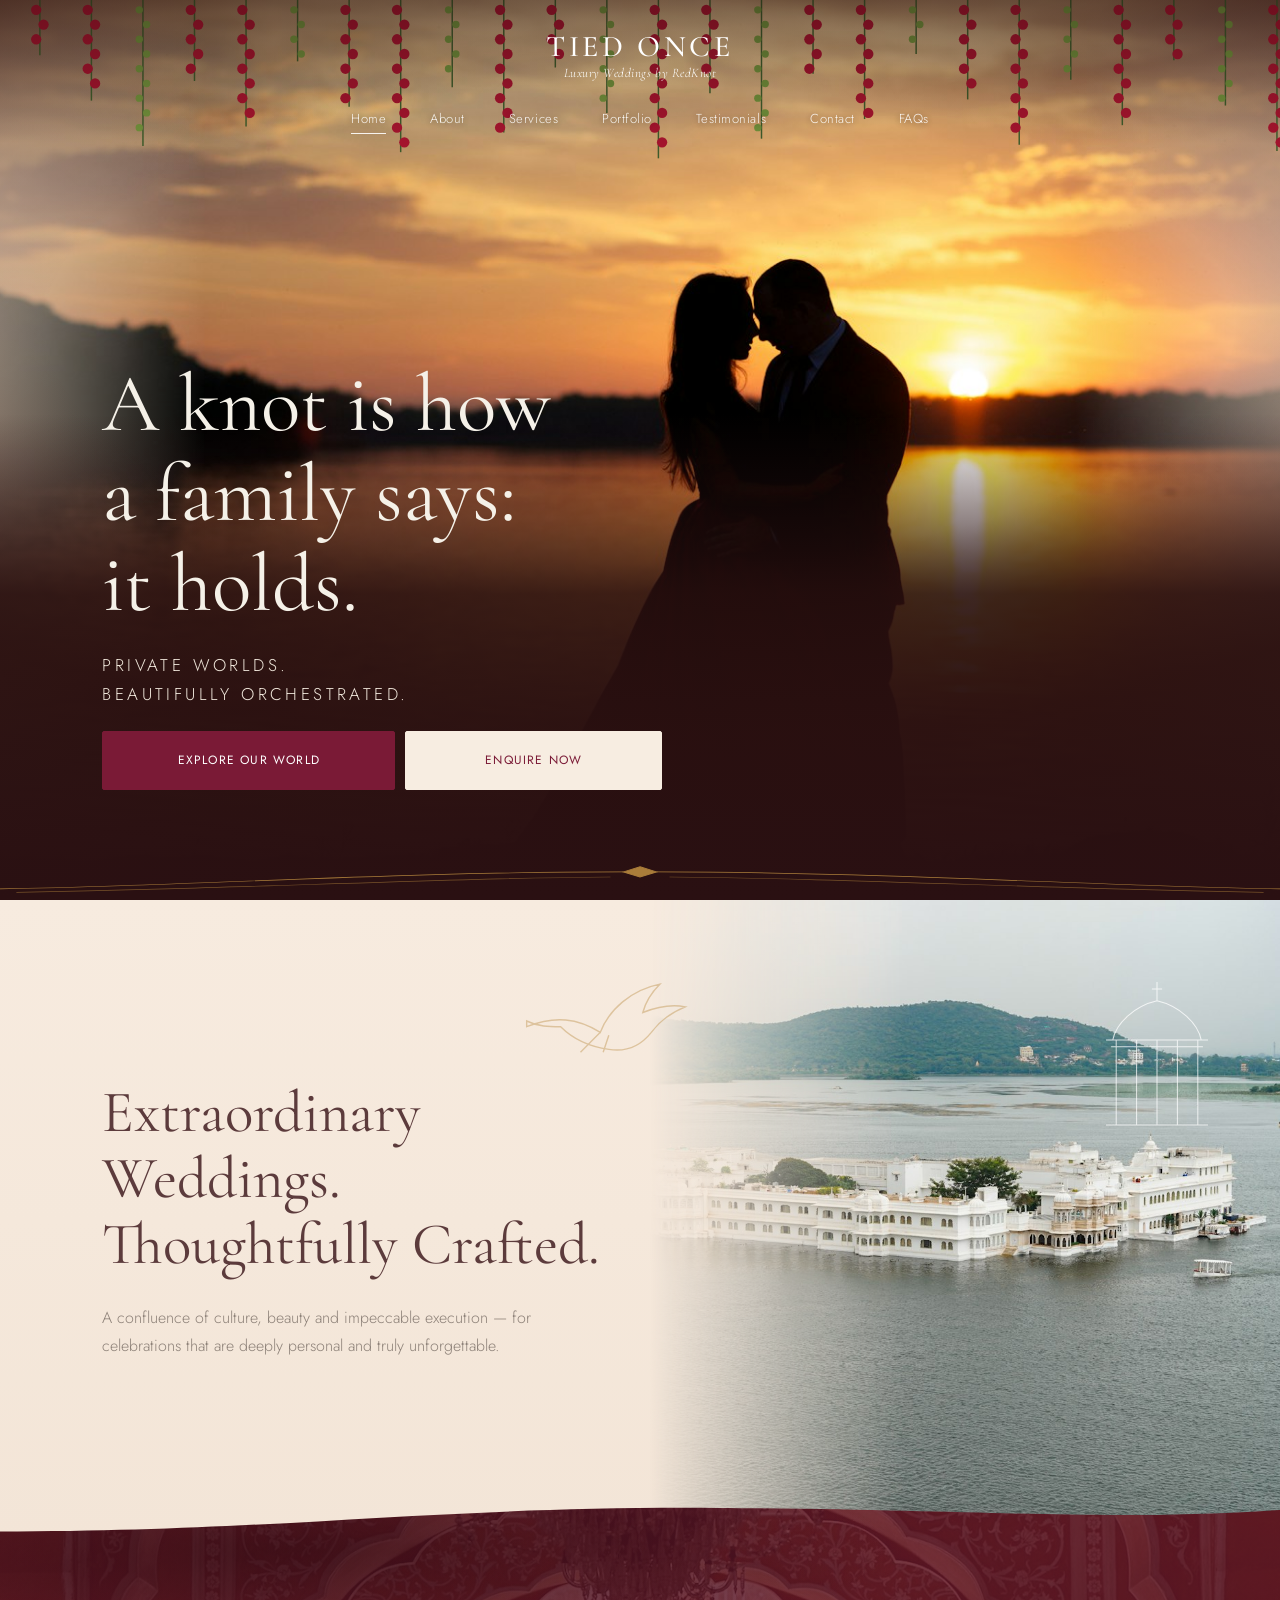
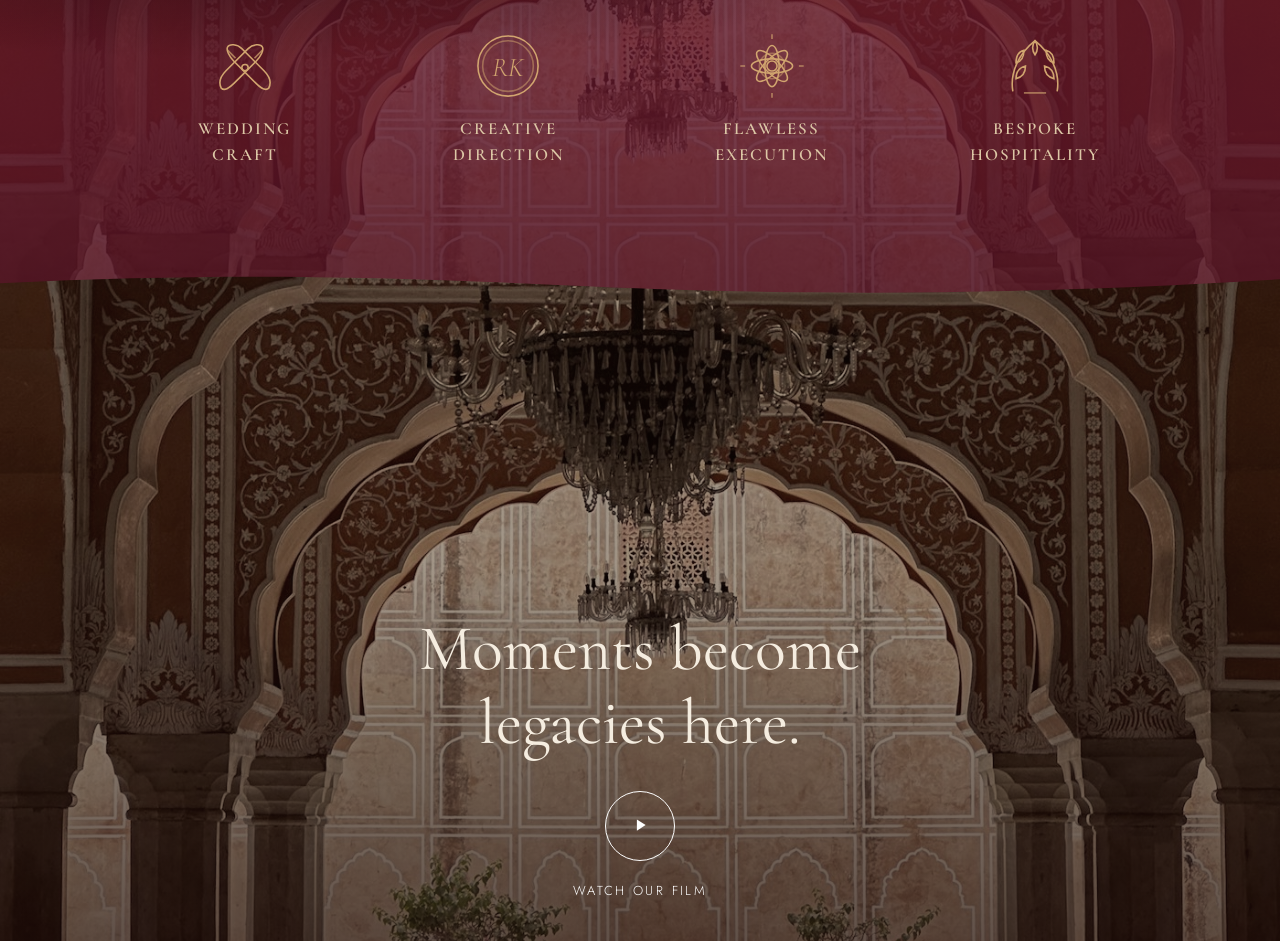
==== site/index.html @ 8194cb35 "Tied Once by RedKnot: initial static website (7 pages) Co-Authored-By: Claude Sonnet 5.5 <noreply@an" ====
<!DOCTYPE html>
<html lang="en">
<head>
<meta charset="utf-8">
<meta name="viewport" content="width=device-width, initial-scale=1">
<title>Home | Tied Once by RedKnot</title>
<link rel="preconnect" href="https://fonts.googleapis.com">
<link rel="preconnect" href="https://fonts.gstatic.com" crossorigin>
<link href="https://fonts.googleapis.com/css2?family=Cormorant+Garamond:ital,wght@0,300;0,400;0,500;1,300;1,400&family=Jost:wght@300;400;500&display=swap" rel="stylesheet">
<link rel="stylesheet" href="css/style.css">
</head>
<body class="page-index">
<header class="site-header on-hero">
  <a class="logo" href="index.html"><span class="logo-t">TIED ONCE</span><span class="logo-s">Luxury Weddings by RedKnot</span></a>
  <nav class="nav"><a href="index.html" class="active">Home</a><a href="about.html">About</a><a href="services.html">Services</a><a href="portfolio.html">Portfolio</a><a href="testimonials.html">Testimonials</a><a href="contact.html">Contact</a><a href="faqs.html">FAQs</a></nav>
</header>
<main>

<section class="hero hero-home"><img class="bg" src="assets/img/hero.jpg" alt=""><div class="arch-frame"></div><svg class="garland g-m" viewBox="0 0 390 220" preserveAspectRatio="xMidYMin slice" aria-hidden="true"><line x1="16" y1="0" x2="16" y2="40" stroke="#3d5a2a" stroke-width="1.2"/><circle cx="13" cy="8" r="4.2" fill="#a3142d"/><circle cx="19" cy="20" r="4.2" fill="#a3142d"/><circle cx="13" cy="32" r="4.2" fill="#a3142d"/><line x1="48" y1="0" x2="48" y2="77" stroke="#3d5a2a" stroke-width="1.2"/><circle cx="45" cy="8" r="3" fill="#6f8f3a"/><circle cx="51" cy="20" r="3" fill="#6f8f3a"/><circle cx="45" cy="32" r="3" fill="#6f8f3a"/><circle cx="51" cy="44" r="3" fill="#6f8f3a"/><circle cx="45" cy="56" r="3" fill="#6f8f3a"/><circle cx="51" cy="68" r="3" fill="#6f8f3a"/><line x1="80" y1="0" x2="80" y2="114" stroke="#3d5a2a" stroke-width="1.2"/><circle cx="77" cy="8" r="4.2" fill="#a3142d"/><circle cx="83" cy="20" r="4.2" fill="#a3142d"/><circle cx="77" cy="32" r="4.2" fill="#a3142d"/><circle cx="83" cy="44" r="4.2" fill="#a3142d"/><circle cx="77" cy="56" r="4.2" fill="#a3142d"/><circle cx="83" cy="68" r="4.2" fill="#a3142d"/><circle cx="77" cy="80" r="4.2" fill="#a3142d"/><circle cx="83" cy="92" r="4.2" fill="#a3142d"/><circle cx="77" cy="104" r="4.2" fill="#a3142d"/><line x1="112" y1="0" x2="112" y2="61" stroke="#3d5a2a" stroke-width="1.2"/><circle cx="109" cy="8" r="4.2" fill="#a3142d"/><circle cx="115" cy="20" r="4.2" fill="#a3142d"/><circle cx="109" cy="32" r="4.2" fill="#a3142d"/><circle cx="115" cy="44" r="4.2" fill="#a3142d"/><circle cx="109" cy="56" r="4.2" fill="#a3142d"/><line x1="144" y1="0" x2="144" y2="98" stroke="#3d5a2a" stroke-width="1.2"/><circle cx="141" cy="8" r="3" fill="#6f8f3a"/><circle cx="147" cy="20" r="3" fill="#6f8f3a"/><circle cx="141" cy="32" r="3" fill="#6f8f3a"/><circle cx="147" cy="44" r="3" fill="#6f8f3a"/><circle cx="141" cy="56" r="3" fill="#6f8f3a"/><circle cx="147" cy="68" r="3" fill="#6f8f3a"/><circle cx="141" cy="80" r="3" fill="#6f8f3a"/><circle cx="147" cy="92" r="3" fill="#6f8f3a"/><line x1="176" y1="0" x2="176" y2="45" stroke="#3d5a2a" stroke-width="1.2"/><circle cx="173" cy="8" r="4.2" fill="#a3142d"/><circle cx="179" cy="20" r="4.2" fill="#a3142d"/><circle cx="173" cy="32" r="4.2" fill="#a3142d"/><line x1="208" y1="0" x2="208" y2="82" stroke="#3d5a2a" stroke-width="1.2"/><circle cx="205" cy="8" r="4.2" fill="#a3142d"/><circle cx="211" cy="20" r="4.2" fill="#a3142d"/><circle cx="205" cy="32" r="4.2" fill="#a3142d"/><circle cx="211" cy="44" r="4.2" fill="#a3142d"/><circle cx="205" cy="56" r="4.2" fill="#a3142d"/><circle cx="211" cy="68" r="4.2" fill="#a3142d"/><line x1="240" y1="0" x2="240" y2="119" stroke="#3d5a2a" stroke-width="1.2"/><circle cx="237" cy="8" r="3" fill="#6f8f3a"/><circle cx="243" cy="20" r="3" fill="#6f8f3a"/><circle cx="237" cy="32" r="3" fill="#6f8f3a"/><circle cx="243" cy="44" r="3" fill="#6f8f3a"/><circle cx="237" cy="56" r="3" fill="#6f8f3a"/><circle cx="243" cy="68" r="3" fill="#6f8f3a"/><circle cx="237" cy="80" r="3" fill="#6f8f3a"/><circle cx="243" cy="92" r="3" fill="#6f8f3a"/><circle cx="237" cy="104" r="3" fill="#6f8f3a"/><line x1="272" y1="0" x2="272" y2="66" stroke="#3d5a2a" stroke-width="1.2"/><circle cx="269" cy="8" r="4.2" fill="#a3142d"/><circle cx="275" cy="20" r="4.2" fill="#a3142d"/><circle cx="269" cy="32" r="4.2" fill="#a3142d"/><circle cx="275" cy="44" r="4.2" fill="#a3142d"/><circle cx="269" cy="56" r="4.2" fill="#a3142d"/><line x1="304" y1="0" x2="304" y2="103" stroke="#3d5a2a" stroke-width="1.2"/><circle cx="301" cy="8" r="4.2" fill="#a3142d"/><circle cx="307" cy="20" r="4.2" fill="#a3142d"/><circle cx="301" cy="32" r="4.2" fill="#a3142d"/><circle cx="307" cy="44" r="4.2" fill="#a3142d"/><circle cx="301" cy="56" r="4.2" fill="#a3142d"/><circle cx="307" cy="68" r="4.2" fill="#a3142d"/><circle cx="301" cy="80" r="4.2" fill="#a3142d"/><circle cx="307" cy="92" r="4.2" fill="#a3142d"/><line x1="336" y1="0" x2="336" y2="50" stroke="#3d5a2a" stroke-width="1.2"/><circle cx="333" cy="8" r="3" fill="#6f8f3a"/><circle cx="339" cy="20" r="3" fill="#6f8f3a"/><circle cx="333" cy="32" r="3" fill="#6f8f3a"/><circle cx="339" cy="44" r="3" fill="#6f8f3a"/><line x1="368" y1="0" x2="368" y2="87" stroke="#3d5a2a" stroke-width="1.2"/><circle cx="365" cy="8" r="4.2" fill="#a3142d"/><circle cx="371" cy="20" r="4.2" fill="#a3142d"/><circle cx="365" cy="32" r="4.2" fill="#a3142d"/><circle cx="371" cy="44" r="4.2" fill="#a3142d"/><circle cx="365" cy="56" r="4.2" fill="#a3142d"/><circle cx="371" cy="68" r="4.2" fill="#a3142d"/><circle cx="365" cy="80" r="4.2" fill="#a3142d"/></svg><svg class="garland g-d" viewBox="0 0 1440 220" preserveAspectRatio="xMidYMin slice" aria-hidden="true"><line x1="21" y1="0" x2="21" y2="40" stroke="#3d5a2a" stroke-width="1.2"/><circle cx="18" cy="8" r="4.2" fill="#a3142d"/><circle cx="24" cy="20" r="4.2" fill="#a3142d"/><circle cx="18" cy="32" r="4.2" fill="#a3142d"/><line x1="63" y1="0" x2="63" y2="77" stroke="#3d5a2a" stroke-width="1.2"/><circle cx="60" cy="8" r="3" fill="#6f8f3a"/><circle cx="66" cy="20" r="3" fill="#6f8f3a"/><circle cx="60" cy="32" r="3" fill="#6f8f3a"/><circle cx="66" cy="44" r="3" fill="#6f8f3a"/><circle cx="60" cy="56" r="3" fill="#6f8f3a"/><circle cx="66" cy="68" r="3" fill="#6f8f3a"/><line x1="105" y1="0" x2="105" y2="114" stroke="#3d5a2a" stroke-width="1.2"/><circle cx="102" cy="8" r="4.2" fill="#a3142d"/><circle cx="108" cy="20" r="4.2" fill="#a3142d"/><circle cx="102" cy="32" r="4.2" fill="#a3142d"/><circle cx="108" cy="44" r="4.2" fill="#a3142d"/><circle cx="102" cy="56" r="4.2" fill="#a3142d"/><circle cx="108" cy="68" r="4.2" fill="#a3142d"/><circle cx="102" cy="80" r="4.2" fill="#a3142d"/><circle cx="108" cy="92" r="4.2" fill="#a3142d"/><circle cx="102" cy="104" r="4.2" fill="#a3142d"/><line x1="147" y1="0" x2="147" y2="61" stroke="#3d5a2a" stroke-width="1.2"/><circle cx="144" cy="8" r="4.2" fill="#a3142d"/><circle cx="150" cy="20" r="4.2" fill="#a3142d"/><circle cx="144" cy="32" r="4.2" fill="#a3142d"/><circle cx="150" cy="44" r="4.2" fill="#a3142d"/><circle cx="144" cy="56" r="4.2" fill="#a3142d"/><line x1="189" y1="0" x2="189" y2="98" stroke="#3d5a2a" stroke-width="1.2"/><circle cx="186" cy="8" r="3" fill="#6f8f3a"/><circle cx="192" cy="20" r="3" fill="#6f8f3a"/><circle cx="186" cy="32" r="3" fill="#6f8f3a"/><circle cx="192" cy="44" r="3" fill="#6f8f3a"/><circle cx="186" cy="56" r="3" fill="#6f8f3a"/><circle cx="192" cy="68" r="3" fill="#6f8f3a"/><circle cx="186" cy="80" r="3" fill="#6f8f3a"/><circle cx="192" cy="92" r="3" fill="#6f8f3a"/><line x1="231" y1="0" x2="231" y2="45" stroke="#3d5a2a" stroke-width="1.2"/><circle cx="228" cy="8" r="4.2" fill="#a3142d"/><circle cx="234" cy="20" r="4.2" fill="#a3142d"/><circle cx="228" cy="32" r="4.2" fill="#a3142d"/><line x1="273" y1="0" x2="273" y2="82" stroke="#3d5a2a" stroke-width="1.2"/><circle cx="270" cy="8" r="4.2" fill="#a3142d"/><circle cx="276" cy="20" r="4.2" fill="#a3142d"/><circle cx="270" cy="32" r="4.2" fill="#a3142d"/><circle cx="276" cy="44" r="4.2" fill="#a3142d"/><circle cx="270" cy="56" r="4.2" fill="#a3142d"/><circle cx="276" cy="68" r="4.2" fill="#a3142d"/><line x1="315" y1="0" x2="315" y2="119" stroke="#3d5a2a" stroke-width="1.2"/><circle cx="312" cy="8" r="3" fill="#6f8f3a"/><circle cx="318" cy="20" r="3" fill="#6f8f3a"/><circle cx="312" cy="32" r="3" fill="#6f8f3a"/><circle cx="318" cy="44" r="3" fill="#6f8f3a"/><circle cx="312" cy="56" r="3" fill="#6f8f3a"/><circle cx="318" cy="68" r="3" fill="#6f8f3a"/><circle cx="312" cy="80" r="3" fill="#6f8f3a"/><circle cx="318" cy="92" r="3" fill="#6f8f3a"/><circle cx="312" cy="104" r="3" fill="#6f8f3a"/><line x1="357" y1="0" x2="357" y2="66" stroke="#3d5a2a" stroke-width="1.2"/><circle cx="354" cy="8" r="4.2" fill="#a3142d"/><circle cx="360" cy="20" r="4.2" fill="#a3142d"/><circle cx="354" cy="32" r="4.2" fill="#a3142d"/><circle cx="360" cy="44" r="4.2" fill="#a3142d"/><circle cx="354" cy="56" r="4.2" fill="#a3142d"/><line x1="399" y1="0" x2="399" y2="103" stroke="#3d5a2a" stroke-width="1.2"/><circle cx="396" cy="8" r="4.2" fill="#a3142d"/><circle cx="402" cy="20" r="4.2" fill="#a3142d"/><circle cx="396" cy="32" r="4.2" fill="#a3142d"/><circle cx="402" cy="44" r="4.2" fill="#a3142d"/><circle cx="396" cy="56" r="4.2" fill="#a3142d"/><circle cx="402" cy="68" r="4.2" fill="#a3142d"/><circle cx="396" cy="80" r="4.2" fill="#a3142d"/><circle cx="402" cy="92" r="4.2" fill="#a3142d"/><line x1="441" y1="0" x2="441" y2="50" stroke="#3d5a2a" stroke-width="1.2"/><circle cx="438" cy="8" r="3" fill="#6f8f3a"/><circle cx="444" cy="20" r="3" fill="#6f8f3a"/><circle cx="438" cy="32" r="3" fill="#6f8f3a"/><circle cx="444" cy="44" r="3" fill="#6f8f3a"/><line x1="483" y1="0" x2="483" y2="87" stroke="#3d5a2a" stroke-width="1.2"/><circle cx="480" cy="8" r="4.2" fill="#a3142d"/><circle cx="486" cy="20" r="4.2" fill="#a3142d"/><circle cx="480" cy="32" r="4.2" fill="#a3142d"/><circle cx="486" cy="44" r="4.2" fill="#a3142d"/><circle cx="480" cy="56" r="4.2" fill="#a3142d"/><circle cx="486" cy="68" r="4.2" fill="#a3142d"/><circle cx="480" cy="80" r="4.2" fill="#a3142d"/><line x1="525" y1="0" x2="525" y2="124" stroke="#3d5a2a" stroke-width="1.2"/><circle cx="522" cy="8" r="4.2" fill="#a3142d"/><circle cx="528" cy="20" r="4.2" fill="#a3142d"/><circle cx="522" cy="32" r="4.2" fill="#a3142d"/><circle cx="528" cy="44" r="4.2" fill="#a3142d"/><circle cx="522" cy="56" r="4.2" fill="#a3142d"/><circle cx="528" cy="68" r="4.2" fill="#a3142d"/><circle cx="522" cy="80" r="4.2" fill="#a3142d"/><circle cx="528" cy="92" r="4.2" fill="#a3142d"/><circle cx="522" cy="104" r="4.2" fill="#a3142d"/><circle cx="528" cy="116" r="4.2" fill="#a3142d"/><line x1="567" y1="0" x2="567" y2="71" stroke="#3d5a2a" stroke-width="1.2"/><circle cx="564" cy="8" r="3" fill="#6f8f3a"/><circle cx="570" cy="20" r="3" fill="#6f8f3a"/><circle cx="564" cy="32" r="3" fill="#6f8f3a"/><circle cx="570" cy="44" r="3" fill="#6f8f3a"/><circle cx="564" cy="56" r="3" fill="#6f8f3a"/><line x1="609" y1="0" x2="609" y2="108" stroke="#3d5a2a" stroke-width="1.2"/><circle cx="606" cy="8" r="4.2" fill="#a3142d"/><circle cx="612" cy="20" r="4.2" fill="#a3142d"/><circle cx="606" cy="32" r="4.2" fill="#a3142d"/><circle cx="612" cy="44" r="4.2" fill="#a3142d"/><circle cx="606" cy="56" r="4.2" fill="#a3142d"/><circle cx="612" cy="68" r="4.2" fill="#a3142d"/><circle cx="606" cy="80" r="4.2" fill="#a3142d"/><circle cx="612" cy="92" r="4.2" fill="#a3142d"/><circle cx="606" cy="104" r="4.2" fill="#a3142d"/><line x1="651" y1="0" x2="651" y2="55" stroke="#3d5a2a" stroke-width="1.2"/><circle cx="648" cy="8" r="4.2" fill="#a3142d"/><circle cx="654" cy="20" r="4.2" fill="#a3142d"/><circle cx="648" cy="32" r="4.2" fill="#a3142d"/><circle cx="654" cy="44" r="4.2" fill="#a3142d"/><line x1="693" y1="0" x2="693" y2="92" stroke="#3d5a2a" stroke-width="1.2"/><circle cx="690" cy="8" r="3" fill="#6f8f3a"/><circle cx="696" cy="20" r="3" fill="#6f8f3a"/><circle cx="690" cy="32" r="3" fill="#6f8f3a"/><circle cx="696" cy="44" r="3" fill="#6f8f3a"/><circle cx="690" cy="56" r="3" fill="#6f8f3a"/><circle cx="696" cy="68" r="3" fill="#6f8f3a"/><circle cx="690" cy="80" r="3" fill="#6f8f3a"/><line x1="735" y1="0" x2="735" y2="129" stroke="#3d5a2a" stroke-width="1.2"/><circle cx="732" cy="8" r="4.2" fill="#a3142d"/><circle cx="738" cy="20" r="4.2" fill="#a3142d"/><circle cx="732" cy="32" r="4.2" fill="#a3142d"/><circle cx="738" cy="44" r="4.2" fill="#a3142d"/><circle cx="732" cy="56" r="4.2" fill="#a3142d"/><circle cx="738" cy="68" r="4.2" fill="#a3142d"/><circle cx="732" cy="80" r="4.2" fill="#a3142d"/><circle cx="738" cy="92" r="4.2" fill="#a3142d"/><circle cx="732" cy="104" r="4.2" fill="#a3142d"/><circle cx="738" cy="116" r="4.2" fill="#a3142d"/><line x1="777" y1="0" x2="777" y2="76" stroke="#3d5a2a" stroke-width="1.2"/><circle cx="774" cy="8" r="4.2" fill="#a3142d"/><circle cx="780" cy="20" r="4.2" fill="#a3142d"/><circle cx="774" cy="32" r="4.2" fill="#a3142d"/><circle cx="780" cy="44" r="4.2" fill="#a3142d"/><circle cx="774" cy="56" r="4.2" fill="#a3142d"/><circle cx="780" cy="68" r="4.2" fill="#a3142d"/><line x1="819" y1="0" x2="819" y2="113" stroke="#3d5a2a" stroke-width="1.2"/><circle cx="816" cy="8" r="3" fill="#6f8f3a"/><circle cx="822" cy="20" r="3" fill="#6f8f3a"/><circle cx="816" cy="32" r="3" fill="#6f8f3a"/><circle cx="822" cy="44" r="3" fill="#6f8f3a"/><circle cx="816" cy="56" r="3" fill="#6f8f3a"/><circle cx="822" cy="68" r="3" fill="#6f8f3a"/><circle cx="816" cy="80" r="3" fill="#6f8f3a"/><circle cx="822" cy="92" r="3" fill="#6f8f3a"/><circle cx="816" cy="104" r="3" fill="#6f8f3a"/><line x1="861" y1="0" x2="861" y2="60" stroke="#3d5a2a" stroke-width="1.2"/><circle cx="858" cy="8" r="4.2" fill="#a3142d"/><circle cx="864" cy="20" r="4.2" fill="#a3142d"/><circle cx="858" cy="32" r="4.2" fill="#a3142d"/><circle cx="864" cy="44" r="4.2" fill="#a3142d"/><circle cx="858" cy="56" r="4.2" fill="#a3142d"/><line x1="903" y1="0" x2="903" y2="97" stroke="#3d5a2a" stroke-width="1.2"/><circle cx="900" cy="8" r="4.2" fill="#a3142d"/><circle cx="906" cy="20" r="4.2" fill="#a3142d"/><circle cx="900" cy="32" r="4.2" fill="#a3142d"/><circle cx="906" cy="44" r="4.2" fill="#a3142d"/><circle cx="900" cy="56" r="4.2" fill="#a3142d"/><circle cx="906" cy="68" r="4.2" fill="#a3142d"/><circle cx="900" cy="80" r="4.2" fill="#a3142d"/><circle cx="906" cy="92" r="4.2" fill="#a3142d"/><line x1="945" y1="0" x2="945" y2="44" stroke="#3d5a2a" stroke-width="1.2"/><circle cx="942" cy="8" r="3" fill="#6f8f3a"/><circle cx="948" cy="20" r="3" fill="#6f8f3a"/><circle cx="942" cy="32" r="3" fill="#6f8f3a"/><line x1="987" y1="0" x2="987" y2="81" stroke="#3d5a2a" stroke-width="1.2"/><circle cx="984" cy="8" r="4.2" fill="#a3142d"/><circle cx="990" cy="20" r="4.2" fill="#a3142d"/><circle cx="984" cy="32" r="4.2" fill="#a3142d"/><circle cx="990" cy="44" r="4.2" fill="#a3142d"/><circle cx="984" cy="56" r="4.2" fill="#a3142d"/><circle cx="990" cy="68" r="4.2" fill="#a3142d"/><line x1="1029" y1="0" x2="1029" y2="118" stroke="#3d5a2a" stroke-width="1.2"/><circle cx="1026" cy="8" r="4.2" fill="#a3142d"/><circle cx="1032" cy="20" r="4.2" fill="#a3142d"/><circle cx="1026" cy="32" r="4.2" fill="#a3142d"/><circle cx="1032" cy="44" r="4.2" fill="#a3142d"/><circle cx="1026" cy="56" r="4.2" fill="#a3142d"/><circle cx="1032" cy="68" r="4.2" fill="#a3142d"/><circle cx="1026" cy="80" r="4.2" fill="#a3142d"/><circle cx="1032" cy="92" r="4.2" fill="#a3142d"/><circle cx="1026" cy="104" r="4.2" fill="#a3142d"/><line x1="1071" y1="0" x2="1071" y2="65" stroke="#3d5a2a" stroke-width="1.2"/><circle cx="1068" cy="8" r="3" fill="#6f8f3a"/><circle cx="1074" cy="20" r="3" fill="#6f8f3a"/><circle cx="1068" cy="32" r="3" fill="#6f8f3a"/><circle cx="1074" cy="44" r="3" fill="#6f8f3a"/><circle cx="1068" cy="56" r="3" fill="#6f8f3a"/><line x1="1113" y1="0" x2="1113" y2="102" stroke="#3d5a2a" stroke-width="1.2"/><circle cx="1110" cy="8" r="4.2" fill="#a3142d"/><circle cx="1116" cy="20" r="4.2" fill="#a3142d"/><circle cx="1110" cy="32" r="4.2" fill="#a3142d"/><circle cx="1116" cy="44" r="4.2" fill="#a3142d"/><circle cx="1110" cy="56" r="4.2" fill="#a3142d"/><circle cx="1116" cy="68" r="4.2" fill="#a3142d"/><circle cx="1110" cy="80" r="4.2" fill="#a3142d"/><circle cx="1116" cy="92" r="4.2" fill="#a3142d"/><line x1="1155" y1="0" x2="1155" y2="49" stroke="#3d5a2a" stroke-width="1.2"/><circle cx="1152" cy="8" r="4.2" fill="#a3142d"/><circle cx="1158" cy="20" r="4.2" fill="#a3142d"/><circle cx="1152" cy="32" r="4.2" fill="#a3142d"/><circle cx="1158" cy="44" r="4.2" fill="#a3142d"/><line x1="1197" y1="0" x2="1197" y2="86" stroke="#3d5a2a" stroke-width="1.2"/><circle cx="1194" cy="8" r="3" fill="#6f8f3a"/><circle cx="1200" cy="20" r="3" fill="#6f8f3a"/><circle cx="1194" cy="32" r="3" fill="#6f8f3a"/><circle cx="1200" cy="44" r="3" fill="#6f8f3a"/><circle cx="1194" cy="56" r="3" fill="#6f8f3a"/><circle cx="1200" cy="68" r="3" fill="#6f8f3a"/><circle cx="1194" cy="80" r="3" fill="#6f8f3a"/><line x1="1239" y1="0" x2="1239" y2="123" stroke="#3d5a2a" stroke-width="1.2"/><circle cx="1236" cy="8" r="4.2" fill="#a3142d"/><circle cx="1242" cy="20" r="4.2" fill="#a3142d"/><circle cx="1236" cy="32" r="4.2" fill="#a3142d"/><circle cx="1242" cy="44" r="4.2" fill="#a3142d"/><circle cx="1236" cy="56" r="4.2" fill="#a3142d"/><circle cx="1242" cy="68" r="4.2" fill="#a3142d"/><circle cx="1236" cy="80" r="4.2" fill="#a3142d"/><circle cx="1242" cy="92" r="4.2" fill="#a3142d"/><circle cx="1236" cy="104" r="4.2" fill="#a3142d"/><circle cx="1242" cy="116" r="4.2" fill="#a3142d"/><line x1="1281" y1="0" x2="1281" y2="70" stroke="#3d5a2a" stroke-width="1.2"/><circle cx="1278" cy="8" r="4.2" fill="#a3142d"/><circle cx="1284" cy="20" r="4.2" fill="#a3142d"/><circle cx="1278" cy="32" r="4.2" fill="#a3142d"/><circle cx="1284" cy="44" r="4.2" fill="#a3142d"/><circle cx="1278" cy="56" r="4.2" fill="#a3142d"/><line x1="1323" y1="0" x2="1323" y2="107" stroke="#3d5a2a" stroke-width="1.2"/><circle cx="1320" cy="8" r="3" fill="#6f8f3a"/><circle cx="1326" cy="20" r="3" fill="#6f8f3a"/><circle cx="1320" cy="32" r="3" fill="#6f8f3a"/><circle cx="1326" cy="44" r="3" fill="#6f8f3a"/><circle cx="1320" cy="56" r="3" fill="#6f8f3a"/><circle cx="1326" cy="68" r="3" fill="#6f8f3a"/><circle cx="1320" cy="80" r="3" fill="#6f8f3a"/><circle cx="1326" cy="92" r="3" fill="#6f8f3a"/><line x1="1365" y1="0" x2="1365" y2="54" stroke="#3d5a2a" stroke-width="1.2"/><circle cx="1362" cy="8" r="4.2" fill="#a3142d"/><circle cx="1368" cy="20" r="4.2" fill="#a3142d"/><circle cx="1362" cy="32" r="4.2" fill="#a3142d"/><circle cx="1368" cy="44" r="4.2" fill="#a3142d"/><line x1="1407" y1="0" x2="1407" y2="91" stroke="#3d5a2a" stroke-width="1.2"/><circle cx="1404" cy="8" r="4.2" fill="#a3142d"/><circle cx="1410" cy="20" r="4.2" fill="#a3142d"/><circle cx="1404" cy="32" r="4.2" fill="#a3142d"/><circle cx="1410" cy="44" r="4.2" fill="#a3142d"/><circle cx="1404" cy="56" r="4.2" fill="#a3142d"/><circle cx="1410" cy="68" r="4.2" fill="#a3142d"/><circle cx="1404" cy="80" r="4.2" fill="#a3142d"/></svg><div class="shade home-shade"></div>
  <div class="hero-in reveal">
    <h1>A knot is how<br>a family says:<br>it holds.</h1>
    <p class="kicker">PRIVATE WORLDS.<br>BEAUTIFULLY ORCHESTRATED.</p>
    <div class="btns"><a class="btn " href="about.html">EXPLORE OUR WORLD</a><a class="btn light" href="contact.html">ENQUIRE NOW</a></div>
  </div>
  <svg class="orn" viewBox="0 0 390 40" fill="none" stroke="currentColor" stroke-width=".8" preserveAspectRatio="none"><path d="M0 34C60 30 120 14 190 14M390 34C330 30 270 14 200 14"/><path d="M5 38C70 34 130 22 186 20M385 38C320 34 260 22 204 20" opacity=".6"/><path d="M195 8l5 6-5 6-5-6z" fill="currentColor"/></svg>
</section>
<section class="intro">
  <svg class="bird-lg" viewBox="0 0 120 60" fill="none" stroke="#c9a46a" stroke-width="1" opacity=".55"><path d="M4 40c20-8 36-6 52 4 6-16 22-30 42-34-6 6-10 12-12 20 10-4 20-6 30-4-10 4-18 10-24 18-8 10-18 14-30 12-14-2-26-8-34-16-8 0-16 0-24-4z"/><path d="M56 44l-14 14M62 46l-4 12"/></svg>
  <div class="intro-text reveal">
    <h2>Extraordinary<br>Weddings.<br>Thoughtfully Crafted.</h2>
    <p>A confluence of culture, beauty and impeccable execution — for celebrations that are deeply personal and truly unforgettable.</p>
  </div>
  <div class="intro-img"><img src="assets/img/lake.jpg" alt=""><svg class="gazebo" viewBox="0 0 200 200" fill="none" stroke="#fff" stroke-width="1.2" opacity=".75"><path d="M100 6v22M94 14h12M100 28c-26 6-48 26-52 46h104c-4-20-26-40-52-46zM40 74h120M52 74v100M148 74v100M76 74v100M124 74v100M100 74v100M40 174h120M46 82h108"/></svg></div>
</section>
<section class="pillars">
  <div class="reveal"><svg viewBox="0 0 48 48" fill="none" stroke="currentColor" stroke-width="1"><path d="M9 38c-2-4 0-8 3-11l14-14c3-3 8-3 9-1 1 2-1 6-4 9L17 35c-3 3-6 5-8 3z"/><path d="M39 38c2-4 0-8-3-11L22 13c-3-3-8-3-9-1-1 2 1 6 4 9l14 14c3 3 6 5 8 3z"/><circle cx="24" cy="25" r="2"/><path d="M13 14l5 5M35 14l-5 5" opacity=".7"/></svg><span>WEDDING<br>CRAFT</span></div>
  <div class="reveal"><svg viewBox="0 0 48 48" fill="none" stroke="currentColor" stroke-width="1"><circle cx="24" cy="24" r="19"/><circle cx="24" cy="24" r="16" opacity=".5"/><text x="24" y="30" text-anchor="middle" font-family="Cormorant Garamond,serif" font-style="italic" font-size="17" fill="currentColor" stroke="none">RK</text></svg><span>CREATIVE<br>DIRECTION</span></div>
  <div class="reveal"><svg viewBox="0 0 48 48" fill="none" stroke="currentColor" stroke-width="1"><g><ellipse cx="24" cy="24" rx="4.5" ry="13" transform="rotate(0 24 24)"/><ellipse cx="24" cy="24" rx="4.5" ry="13" transform="rotate(45 24 24)"/><ellipse cx="24" cy="24" rx="4.5" ry="13" transform="rotate(90 24 24)"/><ellipse cx="24" cy="24" rx="4.5" ry="13" transform="rotate(135 24 24)"/></g><circle cx="24" cy="24" r="3.2"/><circle cx="24" cy="24" r="8" opacity=".5"/><path d="M24 4v3M24 41v3M4 24h3M41 24h3" opacity=".7"/></svg><span>FLAWLESS<br>EXECUTION</span></div>
  <div class="reveal"><svg viewBox="0 0 48 48" fill="none" stroke="currentColor" stroke-width="1"><path d="M10 40C8 28 14 16 24 8M38 40C40 28 34 16 24 8"/><path d="M12 32c4-1 6-4 6-8-4 1-6 4-6 8zM12 22c4-1 5-4 5-8-4 1-5 4-5 8zM36 32c-4-1-6-4-6-8 4 1 6 4 6 8zM36 22c-4-1-5-4-5-8 4 1 5 4 5 8zM24 8c-2 3-2 6 0 9 2-3 2-6 0-9z"/><path d="M17 41h14" opacity=".7"/></svg><span>BESPOKE<br>HOSPITALITY</span></div>
</section>
<section class="film"><img class="bg" src="assets/img/courtyard.jpg" alt=""><div class="shade film-shade"></div>
  <div class="film-in reveal"><h2>Moments become<br>legacies here.</h2><button class="play" aria-label="Watch our film"><svg viewBox="0 0 24 24" fill="currentColor"><path d="M9.5 7.5l7 4.5-7 4.5z"/></svg></button><span class="film-l">WATCH OUR FILM</span></div>
</section>

</main>
<script src="js/main.js"></script>
</body>
</html>
---- site/css/style.css ----
﻿:root{
  --maroon:#6b1228;--maroon-d:#3a0a14;--cream:#faf3ea;--cream2:#f4e8da;--gold:#b08d57;--ink:#2b1a1c;--white:#fff;
  --serif:'Cormorant Garamond',Georgia,serif;--sans:'Jost',Helvetica,Arial,sans-serif;
}
*{box-sizing:border-box;margin:0;padding:0}
html{scroll-behavior:smooth;overflow-x:hidden}
body{background:var(--cream);color:var(--ink);font-family:var(--sans);font-weight:300;line-height:1.6;-webkit-font-smoothing:antialiased;overflow-x:hidden}
img{display:block;max-width:100%}
a{color:inherit;text-decoration:none}
h1,h2,h3,h4{font-family:var(--serif);font-weight:400;line-height:1.12}
.bg{position:absolute;inset:0;width:100%;height:100%;object-fit:cover}
.shade{position:absolute;inset:0;background:linear-gradient(180deg,rgba(20,5,8,.15) 0%,rgba(20,5,8,.25) 45%,rgba(30,8,10,.85) 100%)}
.shade.maroon{background:linear-gradient(180deg,rgba(75,0,11,.55),rgba(75,0,11,.8))}
.shade.light{background:linear-gradient(180deg,rgba(250,243,234,.85) 0%,rgba(250,243,234,.5) 45%,rgba(250,243,234,.9) 100%)}
.fade{position:absolute;inset:0;background:linear-gradient(180deg,var(--cream) 0%,rgba(250,243,234,0) 28%,rgba(250,243,234,0) 100%)}
.fade.b{background:linear-gradient(0deg,var(--cream) 0%,rgba(250,243,234,0) 30%)}

/* header */
.site-header{position:relative;z-index:10;text-align:center;padding:18px 16px 10px;background:var(--cream)}
.site-header.on-hero{position:absolute;left:0;right:0;top:0;background:none;color:#fff}
.logo{display:inline-flex;flex-direction:column;align-items:center}
.logo-t{font-family:var(--serif);font-size:20px;letter-spacing:.14em;line-height:1.1}
.logo-s{font-family:var(--serif);font-style:italic;font-size:11px;letter-spacing:.04em;opacity:.8}
.nav{display:flex;justify-content:center;flex-wrap:wrap;gap:6px 14px;margin-top:12px;font-size:9px;letter-spacing:.04em}
.nav a{padding:3px 0;border-bottom:1px solid transparent;transition:border-color .3s,opacity .3s;opacity:.85}
.nav a:hover,.nav a.active{border-color:currentColor;opacity:1}

/* buttons */
.btn{display:inline-block;background:var(--maroon);color:#fff;font-family:var(--sans);font-weight:400;font-size:10px;letter-spacing:.16em;padding:13px 26px;border:1px solid var(--maroon);cursor:pointer;transition:background .3s,color .3s}
.btn:hover{background:var(--maroon-d);border-color:var(--maroon-d)}
.btn.light{background:var(--cream);color:var(--maroon);border-color:var(--cream)}
.btn.light:hover{background:#fff}
.btn.wide{width:100%;padding:16px}

/* reveal */
.reveal{opacity:0;transform:translateY(26px);transition:opacity .9s ease,transform .9s ease}
.reveal.in{opacity:1;transform:none}

/* hero */
.hero{position:relative;min-height:440px;color:#fff;overflow:hidden;display:flex;align-items:flex-end}
.hero-in{position:relative;z-index:2;padding:40px 24px 44px;width:100%}
.hero h1{font-size:clamp(34px,9vw,54px)}
.hero p{font-size:12px;margin-top:14px;max-width:340px;line-height:1.7}
.hero .rule,.rule{display:block;width:26px;height:1px;background:currentColor;margin:18px 0}
.hero-home{min-height:100svh;min-height:560px}
.hero-home h1{font-size:clamp(38px,10.5vw,64px);line-height:1.1}
.kicker{font-family:var(--sans);font-weight:400;letter-spacing:.2em;font-size:11px!important;margin-top:20px!important}
.kicker.sm{font-size:9px!important;margin-top:4px!important}
.hero .sub,.hero p.sub{font-size:10px}
.btns{display:flex;gap:10px;margin-top:22px;flex-wrap:wrap}
.hero-about{min-height:540px}
.hero-about blockquote{font-family:var(--serif);font-style:italic;font-size:17px;line-height:1.35;max-width:300px}
.hero-services,.hero-services *{color:var(--ink)}
.hero-services{min-height:420px;align-items:flex-start}
.hero-services .hero-in{padding-top:30px}
.hero-services p{font-size:10px;max-width:290px}
.hero-port{min-height:480px}
.hero-port .hero-in{padding-bottom:28px}
.hero-contact{min-height:420px;align-items:center;text-align:center}
.hero-contact p{margin-left:auto;margin-right:auto}
.hero-faq{min-height:400px;align-items:flex-end;color:var(--ink)}
.hero-faq .hero-in{padding-bottom:24px}

/* home */
.intro{padding:34px 24px 0}
.intro h2{font-size:clamp(24px,6.6vw,42px)}
.intro p{font-size:10px;margin:12px 0 22px;max-width:300px}
.intro-img img{width:100%;height:230px;object-fit:cover}
.pillars{background:var(--maroon-d);color:#e9d9c3;display:grid;grid-template-columns:repeat(4,1fr);gap:6px;padding:24px 14px;text-align:center;margin-top:-1px}
.pillars div{display:flex;flex-direction:column;align-items:center;gap:8px}
.pillars svg{width:26px;height:26px;color:var(--gold)}
.pillars span{font-size:7px;letter-spacing:.1em;font-weight:400}
.film{position:relative;min-height:300px;display:flex;align-items:center;justify-content:center;text-align:center;color:#fff;overflow:hidden}
.film-in{position:relative;z-index:2;padding:40px 20px}
.film h2{font-size:clamp(28px,7vw,40px)}
.play{display:block;margin:16px auto 8px;width:34px;height:34px;border-radius:50%;border:1px solid #fff;background:none;color:#fff;cursor:pointer;transition:background .3s}
.play:hover{background:rgba(255,255,255,.2)}
.play svg{width:20px;height:20px}
.film-l{font-size:8px;letter-spacing:.16em}
.closer{position:relative;min-height:240px;display:flex;align-items:flex-end;color:#fff;overflow:hidden}
.closer h2{position:relative;z-index:2;padding:30px 22px;font-size:clamp(26px,6.5vw,38px)}
.closer.bw .bg{filter:grayscale(1)}

/* about */
.story{padding:34px 24px 0}
.eyebrow{font-family:var(--sans);font-weight:400;font-size:9px;letter-spacing:.2em;margin-bottom:14px}
.story-text p{font-size:10px;line-height:1.8;max-width:420px}
.story-imgs{display:grid;grid-template-columns:minmax(0,1fr) minmax(0,1fr);margin:28px -24px 0}
.story-imgs img{width:100%;height:180px;object-fit:cover}
.drives{position:relative;padding:40px 24px 50px}
.drives h2{font-size:18px;text-align:center;margin-bottom:26px}
.drive-list{display:flex;flex-direction:column;gap:26px;max-width:340px;margin:0 auto}
.drive{display:flex;gap:18px;align-items:center}
.drive svg{width:42px;height:42px;color:var(--gold);flex:none}
.drive h4{font-family:var(--sans);font-weight:400;font-size:9px;letter-spacing:.14em}
.drive p{font-size:9px}
.sketch{color:var(--gold);opacity:.7}
.sk-a{position:absolute;right:-10px;top:10px;width:90px;opacity:.35}

/* services */
.svc-list{padding:24px 0 0}
.svc{display:grid;grid-template-columns:minmax(0,1fr) minmax(0,1fr);align-items:center;gap:12px;padding:14px 20px}
.svc.flip .svc-i{order:-1}
.svc .num{font-family:var(--serif);color:var(--maroon);font-size:18px;display:block;margin-bottom:6px}
.svc h3{font-family:var(--sans);font-weight:400;font-size:9px;letter-spacing:.14em;margin-bottom:8px}
.svc p{font-size:9px;line-height:1.7}
.svc-i img{width:100%;height:130px;object-fit:cover}
.sk-svc{width:100%;height:130px;opacity:.55}
.cta-block{position:relative;text-align:center;padding:60px 24px 70px}
.cta-block h2{font-size:18px;margin-bottom:18px;position:relative}
.sk-cta{position:absolute;right:6%;bottom:0;width:110px;opacity:.3}
.cta-block.sm h2{font-size:14px}

/* portfolio */
.chapters{display:flex;flex-direction:column;gap:6px;padding:6px 0 0}
.chapter{position:relative;display:block;height:108px;overflow:hidden;color:#fff}
.chapter img{position:absolute;inset:0;width:100%;height:100%;object-fit:cover;transition:transform 1.2s}
.chapter:hover img{transform:scale(1.06)}
.chapter .shade{background:linear-gradient(90deg,rgba(0,0,0,.55),rgba(0,0,0,.05))}
.ch-t{position:absolute;left:20px;top:50%;transform:translateY(-50%);z-index:2}
.ch-t span{font-size:9px;letter-spacing:.1em;display:block;color:#e8cfa0}
.ch-t h3{font-size:22px}
.arrow{position:absolute;right:16px;bottom:12px;width:24px;height:24px;border:1px solid #fff;border-radius:50%;display:grid;place-items:center}
.arrow svg{width:16px}

/* testimonials */
.t-intro{position:relative;padding:30px 24px 0;display:grid;grid-template-columns:minmax(0,1fr) minmax(0,1fr);gap:10px;align-items:start}
.t-intro h1{font-size:clamp(26px,7vw,36px)}
.t-intro p{font-size:9px;margin-top:14px;line-height:1.8}
.t-hero{width:100%;height:240px;object-fit:cover;border-radius:0 0 0 70px}
.bird{position:absolute;left:40px;bottom:-26px;width:46px;color:var(--gold)}
.t-list{padding:50px 20px 0;display:flex;flex-direction:column;gap:26px}
.tm{display:grid;grid-template-columns:minmax(0,1fr) minmax(0,1fr);gap:12px;align-items:center}
.tm.flip img{order:-1}
.tm img{width:100%;height:170px;object-fit:cover}
.tm img.bw{filter:grayscale(1)}
.qm{font-family:var(--serif);font-size:34px;color:var(--maroon);line-height:.8;display:block}
.tm p{font-size:9px;line-height:1.7;margin:4px 0 10px}
.tm strong{display:block;font-size:8px;letter-spacing:.14em;font-weight:400;color:var(--maroon)}
.tm em{font-size:8px;opacity:.7}

/* contact */
.form-wrap{padding:26px 24px 30px;margin-top:-1px}
.enq{max-width:440px;margin:0 auto;display:flex;flex-direction:column;gap:12px}
.enq input,.enq textarea{width:100%;background:#fdf7ef;border:1px solid #eadfd0;padding:14px 14px;font:300 10px var(--sans);color:var(--ink);outline:none;transition:border-color .3s}
.enq textarea{height:100px;resize:vertical}
.enq input:focus,.enq textarea:focus{border-color:var(--maroon)}
.enq .err{border-color:#b3261e}
.enq .btn{margin-top:6px}
.note{font-size:7px;line-height:1.7;opacity:.7;text-align:left}
.thanks{font-size:11px;color:var(--maroon);text-align:center}
.contact-end{position:relative;min-height:320px;margin-top:20px;display:flex;align-items:center;padding:0 24px;overflow:hidden}
.contact-end h2{position:relative;z-index:2;font-size:clamp(20px,5.5vw,28px);max-width:200px}
.sk-contact{position:absolute;left:10px;top:20px;width:90px;z-index:2}

/* faq */
.faq-list{padding:26px 24px 10px}
.faq{border-bottom:1px solid #e3d6c6}
.faq summary{list-style:none;cursor:pointer;display:flex;justify-content:space-between;align-items:center;gap:16px;padding:16px 0;font-size:10px;font-weight:400}
.faq summary::-webkit-details-marker{display:none}
.faq i{position:relative;width:10px;height:10px;flex:none}
.faq i::before,.faq i::after{content:"";position:absolute;background:var(--ink);transition:transform .3s}
.faq i::before{left:0;right:0;top:4.5px;height:1px}
.faq i::after{top:0;bottom:0;left:4.5px;width:1px}
.faq[open] i::after{transform:scaleY(0)}
.faq p{font-size:10px;line-height:1.8;padding:0 28px 16px 0;opacity:.8}
.faq-end{position:relative;min-height:340px;display:flex;align-items:flex-end;justify-content:center;text-align:center;padding-bottom:30px;overflow:hidden}
.faq-end>.reveal{position:relative;z-index:2}
.faq-end h2{font-size:16px}
.faq-end p{font-size:10px;margin:4px 0 14px}
.faq-end .fade{background:linear-gradient(180deg,var(--cream) 0%,rgba(250,243,234,0) 40%)}

/* ============ desktop ============ */
@media(min-width:900px){
  .site-header{padding:30px 40px 18px}
  .logo-t{font-size:28px}.logo-s{font-size:13px}
  .nav{gap:8px 38px;font-size:12px;margin-top:18px}
  .btn{font-size:11px;padding:16px 38px}
  .hero{min-height:620px}
  .hero-in{padding:80px max(60px,8vw)}
  .hero h1{font-size:clamp(54px,5.4vw,84px)}
  .hero p{font-size:15px;max-width:520px}
  .kicker{font-size:14px!important}
  .kicker.sm{font-size:11px!important}
  .hero-home{min-height:100vh}
  .hero-home .hero-in{padding-bottom:90px}
  .hero-about blockquote{font-size:28px;max-width:560px}
  .hero-services{min-height:560px;align-items:center}
  .hero-services p{font-size:14px;max-width:420px}
  .hero-port{min-height:640px}
  .hero-port .sub{font-size:13px}
  .hero-contact{min-height:560px}
  .hero-faq{min-height:520px}

  .intro{display:grid;grid-template-columns:1fr 1.1fr;gap:70px;align-items:center;padding:100px max(60px,8vw) 80px}
  .intro h2{font-size:clamp(44px,4.4vw,64px)}
  .intro p{font-size:15px;max-width:440px;margin-top:20px}
  .intro-img img{height:480px}
  .pillars{padding:56px 8vw;gap:30px}
  .pillars svg{width:44px;height:44px}
  .pillars span{font-size:12px}
  .film{min-height:560px}
  .film h2{font-size:64px}
  .play{width:64px;height:64px;margin:28px auto 12px}.play svg{width:30px;height:30px}
  .film-l{font-size:12px}
  .closer{min-height:460px}
  .closer h2{font-size:56px;padding:60px 8vw}

  .story{display:grid;grid-template-columns:1fr 1.2fr;gap:70px;align-items:center;padding:100px max(60px,8vw) 20px}
  .eyebrow{font-size:12px}
  .story-text p{font-size:15px;max-width:none}
  .story-imgs{margin:0}
  .story-imgs img{height:480px}
  .drives{padding:90px 8vw 110px}
  .drives h2{font-size:38px;margin-bottom:60px}
  .drive-list{flex-direction:row;max-width:1100px;gap:50px;justify-content:space-between}
  .drive{flex-direction:column;text-align:center;flex:1;gap:18px}
  .drive svg{width:60px;height:60px}
  .drive h4{font-size:13px}.drive p{font-size:15px}
  .sk-a{width:220px;right:6%;opacity:.3}

  .svc-list{padding:70px max(60px,8vw) 0;max-width:1500px;margin:0 auto}
  .svc{gap:70px;padding:40px 0}
  .svc .num{font-size:40px}
  .svc h3{font-size:14px;margin-bottom:14px}
  .svc p{font-size:15px;max-width:380px}
  .svc-i img,.sk-svc{height:380px}
  .cta-block{padding:110px 24px 130px}
  .cta-block h2{font-size:44px;margin-bottom:30px}
  .cta-block.sm h2{font-size:38px}
  .sk-cta{width:240px;right:10%}

  .chapters{display:grid;grid-template-columns:minmax(0,1fr) minmax(0,1fr);gap:10px;padding:10px}
  .chapter{height:420px}
  .chapter:nth-child(1){grid-column:1/-1;height:520px}
  .ch-t{left:40px}.ch-t span{font-size:13px}.ch-t h3{font-size:44px}
  .arrow{width:44px;height:44px;right:30px;bottom:26px}
  .hero-port .hero-in{padding-bottom:60px}

  .t-intro{padding:90px max(60px,8vw) 0;gap:70px;align-items:center}
  .t-intro h1{font-size:72px}
  .t-intro p{font-size:15px;margin-top:24px}
  .t-hero{height:520px;border-radius:0 0 0 200px}
  .bird{width:90px;left:8vw;bottom:-60px}
  .t-list{padding:140px max(60px,8vw) 0;gap:90px;max-width:1500px;margin:0 auto}
  .tm{gap:80px}
  .tm img{height:460px}
  .qm{font-size:80px}
  .tm p{font-size:20px;font-family:var(--serif);line-height:1.5;margin:10px 0 24px}
  .tm strong{font-size:13px}.tm em{font-size:13px}

  .form-wrap{padding:80px 24px 90px}
  .enq{max-width:620px;gap:18px}
  .enq input,.enq textarea{font-size:14px;padding:20px}
  .enq textarea{height:170px}
  .note{font-size:12px}
  .contact-end{min-height:600px;padding:0 10vw}
  .contact-end h2{font-size:56px;max-width:480px}
  .sk-contact{width:200px;left:8vw;top:50px}

  .faq-list{max-width:900px;margin:0 auto;padding:70px 24px 20px}
  .faq summary{font-size:17px;padding:26px 0}
  .faq p{font-size:15px}
  .faq i{width:14px;height:14px}.faq i::before{top:6.5px}.faq i::after{left:6.5px}
  .faq-end{min-height:560px;padding-bottom:70px}
  .faq-end h2{font-size:40px}.faq-end p{font-size:15px;margin:6px 0 24px}
}
@media(prefers-reduced-motion:reduce){.reveal{opacity:1;transform:none;transition:none}}

.svc h3,.tm p,.svc p{overflow-wrap:anywhere}
.sketch{max-width:100%}


/* text-over-image fixes */
.contact-end{align-items:flex-start;padding-top:44px;min-height:420px;color:var(--ink)}
.contact-end .bg{object-position:50% 100%}
.contact-end .fade{background:linear-gradient(180deg,var(--cream) 0%,var(--cream) 30%,rgba(250,243,234,0) 70%)}
.sk-contact{top:auto;bottom:20px;left:10px;color:#fff;opacity:.5}
.hero-faq .fade.b{background:linear-gradient(0deg,var(--cream) 0%,rgba(250,243,234,0) 28%),linear-gradient(90deg,rgba(250,243,234,.92) 0%,rgba(250,243,234,.7) 45%,rgba(250,243,234,0) 80%)}
.faq-end{align-items:flex-start;padding:50px 0 0;min-height:420px}
.faq-end .bg{object-position:50% 100%}
.faq-end .fade{background:linear-gradient(180deg,var(--cream) 0%,var(--cream) 38%,rgba(250,243,234,0) 78%)}
@media(min-width:900px){
  .contact-end{min-height:640px;padding-top:110px}
  .sk-contact{bottom:40px;width:200px}
  .faq-end{min-height:640px;padding-top:110px}
}

@media(min-width:900px){
  .contact-end .fade{background:linear-gradient(180deg,var(--cream) 0%,var(--cream) 48%,rgba(250,243,234,0) 80%)}
  .hero .sub,.hero p.sub{font-size:15px;max-width:520px}
  .kicker.sm{margin-top:10px!important}
}

/* ===== v2: exact-design pass (home) ===== */
:root{--cream:#f7ede1;--maroon:#7a1a36;--maroon-d:#4b1520;--gold:#c9a46a}
.btn{border-radius:2px}
.site-header.on-hero{padding-top:14px}
.site-header.on-hero .logo-t{font-size:19px;letter-spacing:.12em}
.site-header.on-hero .nav{font-size:8.5px;gap:6px 17px;margin-top:20px;text-shadow:0 1px 6px rgba(0,0,0,.5)}
.hero-home{height:max(640px,196vw);min-height:0;align-items:flex-end}
.home-shade{background:linear-gradient(180deg,rgba(25,8,8,.4) 0%,rgba(25,8,8,0) 16%,rgba(25,8,8,0) 46%,rgba(38,14,14,.86) 66%,#2a1012 100%)}
.hero-home .hero-in{padding:0 8% 74px}
.hero-home h1{font-size:clamp(38px,12.4vw,58px);line-height:1.1;font-weight:400;color:#f5f1e8}
.hero-home .kicker{font-size:12.5px!important;letter-spacing:.2em;font-weight:300;margin-top:22px!important;max-width:none;line-height:1.7;color:#efe6da}
.hero-home .btns{margin-top:22px;gap:10px;flex-wrap:nowrap}
.hero-home .btn{font-size:9.5px;letter-spacing:.1em;padding:15px 0;text-align:center;flex:1 1 0;white-space:nowrap}
.hero-home .btn:first-child{flex:1.14 1 0}
.orn{position:absolute;left:0;bottom:6px;width:100%;height:34px;color:#b8893f;z-index:2;opacity:.9}

.intro{position:relative;overflow:hidden;background:linear-gradient(180deg,#f7ebdf 0%,#f3e5d7 100%);padding:38px 8% 0;display:block}
.intro-text{position:relative;z-index:2}
.intro h2{font-size:clamp(26px,7.8vw,34px);line-height:1.12;color:#5c3b3c;font-weight:400}
.intro p{font-size:12px;line-height:1.75;color:#8d8178;max-width:270px;margin:16px 0 0}
.bird-lg{position:absolute;right:7%;top:40px;width:104px;z-index:1}
.intro-img{position:relative;margin:-10px -8% 0;height:290px}
.intro-img img{width:100%;height:100%;object-fit:cover;object-position:50% 60%;-webkit-mask-image:linear-gradient(180deg,transparent 0%,#000 42%);mask-image:linear-gradient(180deg,transparent 0%,#000 42%)}
.gazebo{position:absolute;right:5%;top:12%;width:92px}
.pillars{position:relative;z-index:3;background:linear-gradient(180deg,#4a1520,#5d1b2b 60%,#4a1520);color:#ecdcc8;display:grid;grid-template-columns:repeat(4,1fr);gap:4px;padding:40px 8px 44px;margin:-10px 0;clip-path:polygon(0 5%,22% 0,48% 6%,74% 1%,100% 5%,100% 95%,76% 100%,50% 94%,24% 99%,0 95%)}
.pillars svg{width:40px;height:40px;color:#c9a46a}
.pillars span{font-size:9.5px;letter-spacing:.1em;line-height:1.55;font-weight:400}
.film{min-height:430px;align-items:flex-end;padding-top:20px}
.film-shade{background:linear-gradient(180deg,rgba(35,12,8,.28) 0%,rgba(35,12,8,.25) 45%,rgba(30,10,8,.62) 100%)}
.film-in{padding:0 20px 38px}
.film h2{font-size:clamp(28px,8vw,36px);color:#f5ede0;line-height:1.15}
.play{width:46px;height:46px;margin:22px auto 12px;border-width:1.2px}
.film-l{font-size:9.5px;letter-spacing:.18em}

@media(min-width:900px){
  .site-header.on-hero{padding-top:30px}
  .site-header.on-hero .logo-t{font-size:30px}
  .site-header.on-hero .nav{font-size:13px;gap:8px 44px;margin-top:22px}
  .hero-home{height:max(720px,100vh)}
  .hero-home .hero-in{padding:0 max(60px,8vw) 110px}
  .hero-home h1{font-size:clamp(60px,6.4vw,100px)}
  .hero-home .kicker{font-size:17px!important}
  .hero-home .btns{max-width:560px}
  .hero-home .btn{font-size:12px;padding:19px 0}
  .intro{display:grid;grid-template-columns:1fr 1.15fr;gap:0;align-items:center;padding:0 0 0 max(60px,8vw);min-height:640px}
  .intro h2{font-size:clamp(46px,4.6vw,70px)}
  .intro p{font-size:16px;max-width:430px;margin-top:26px}
  .intro-img{margin:0;height:100%;min-height:640px}
  .intro-img img{-webkit-mask-image:linear-gradient(90deg,transparent 0%,#000 40%);mask-image:linear-gradient(90deg,transparent 0%,#000 40%)}
  .bird-lg{width:170px;top:70px;right:46%}
  .gazebo{width:170px;right:6%}
  .pillars{padding:70px 10vw 76px;gap:30px}
  .pillars svg{width:64px;height:64px}
  .pillars span{font-size:14px}
  .film{min-height:680px}
  .film h2{font-size:64px}
  .play{width:70px;height:70px;margin:32px auto 16px}
  .film-l{font-size:13px}
}
.hero-home .bg{object-position:58% 50%}
.arch-frame{position:absolute;inset:0;z-index:1;background:radial-gradient(ellipse 80% 46% at 50% 36%,rgba(0,0,0,0) 58%,rgba(70,28,16,.72) 100%),linear-gradient(90deg,rgba(255,236,214,.55) 0%,rgba(255,236,214,0) 16%,rgba(255,236,214,0) 84%,rgba(255,236,214,.55) 100%)}
.garland{position:absolute;left:0;top:0;width:100%;height:34%;z-index:1;pointer-events:none}
.hero-home .shade{z-index:1}
.hero-home .hero-in,.hero-home .orn{z-index:3}
.site-header.on-hero{z-index:10}
.film .bg{filter:brightness(.72) sepia(.35) saturate(.9)}
.intro-img{margin-left:-9%;margin-right:-9%}


/* ===== v2: about ===== */
.hero-about{min-height:0;height:max(520px,135vw);align-items:center}
.hero-about .shade.maroon{background:linear-gradient(90deg,rgba(92,6,24,.82) 0%,rgba(92,6,24,.55) 48%,rgba(92,6,24,.08) 100%),linear-gradient(180deg,rgba(60,0,12,.2),rgba(60,0,12,.35))}
.hero-about .bg{object-position:50% 30%}
.hero-about .hero-in{padding:0 9%}
.hero-about h1{font-size:clamp(30px,9vw,46px);line-height:1.13;font-weight:400}
.hero-about .rule{margin:26px 0 52px}
.hero-about blockquote{font-size:clamp(15px,4.3vw,20px);line-height:1.45;max-width:260px;font-style:italic}
.story{text-align:center;padding:42px 9% 36px;display:block}
.story .eyebrow{font-family:var(--serif);font-weight:600;font-size:15px;letter-spacing:.1em;color:#8a6656;margin-bottom:18px}
.story-text p{font-size:11.5px;line-height:1.85;color:#8c8279;max-width:300px;margin:0 auto 22px}
.story-text .btn{font-size:9.5px;padding:13px 34px}
.story-imgs{grid-template-columns:1fr 1fr;gap:6px;margin:28px 0 0}
.story-imgs img{height:clamp(170px,52vw,260px)}
.drives{text-align:center;background:linear-gradient(180deg,#f7ede1,#f7ede1);padding:42px 9% 48px}
.drives h2{font-size:21px;color:#5c3b3c;margin-bottom:28px}
.drive-list{max-width:290px;gap:30px}
.drive{text-align:left;gap:22px}
.drive svg{width:46px;height:46px;color:#b98b6a}
.drive h4{font-family:var(--sans);font-weight:400;font-size:10px;letter-spacing:.14em;color:#8a5f4f}
.drive p{font-size:11px;color:#8c8279;line-height:1.5}
.bird-s{position:absolute;width:64px;opacity:.7}
.bird-s.b1{left:8%;top:62px}
.bird-s.b2{right:4%;top:46px;transform:scaleX(-1)}
@media(min-width:900px){
  .hero-about{height:max(680px,80vh)}
  .hero-about .hero-in{padding:0 max(60px,8vw)}
  .hero-about h1{font-size:clamp(56px,5.6vw,88px)}
  .hero-about blockquote{font-size:28px;max-width:520px}
  .story{padding:100px 10% 70px}
  .story .eyebrow{font-size:20px}
  .story-text p{font-size:16px;max-width:760px}
  .story-text .btn{font-size:12px;padding:18px 50px}
  .story-imgs{max-width:1100px;margin:60px auto 0}
  .story-imgs img{height:480px}
  .drives h2{font-size:42px}
  .drive-list{flex-direction:row;max-width:1100px;gap:40px}
  .drive{flex-direction:column;text-align:center}
  .drive h4{font-size:13px}.drive p{font-size:15px}
  .bird-s{width:120px}
}


/* ===== v2: header variants ===== */
.site-header{color:#5c3b3c}
.site-header .logo-t{font-weight:500}
.site-header .logo-s{color:#8a6a58;opacity:1}
.site-header .nav a{color:#6a4a42;opacity:.9}
.site-header.on-hero .logo-s{color:#fff}.site-header.on-hero .nav a{color:#fff}
.site-header.dark{position:absolute;left:0;right:0;top:0;background:none;z-index:10}
.site-header.dark.on-hero .logo-s,.site-header.dark.on-hero .nav a{color:#6a4a42;text-shadow:none}
.site-header.dark .logo-s{color:#8a6a58}
.site-header.dark .nav{text-shadow:none}
.site-header.dark{color:#5c3b3c}

/* ===== services ===== */
.hero-services{height:max(500px,128vw);min-height:0;align-items:flex-start}
.hero-services .hero-in{padding:150px 9% 0}
.hero-services .shade.light{background:linear-gradient(180deg,rgba(247,237,225,.55) 0%,rgba(247,237,225,.7) 45%,rgba(247,237,225,.1) 80%,rgba(247,237,225,0) 100%)}
.hero-services h1{font-size:clamp(30px,8.8vw,46px);color:#6b4b44;font-weight:400}
.hero-services p{font-size:11.5px;line-height:1.75;color:#8a7468;max-width:250px;margin-top:20px}
.svc-list{padding:0}
.svc{padding:0;gap:0;align-items:stretch;min-height:190px;background:#f7ede1}
.svc:nth-child(even){background:#faf3ea}
.svc-t{align-self:center;padding:24px 4% 24px 9%}
.svc.flip .svc-t{padding:24px 4% 24px 9%}
.svc .num{font-family:var(--serif);font-size:26px;color:#c4a98e;font-weight:300;margin-bottom:8px}
.svc h3{font-family:var(--sans);font-weight:500;font-size:11px;letter-spacing:.1em;color:#7a6154;line-height:1.5;margin-bottom:10px}
.svc p{font-size:10.5px;line-height:1.7;color:#9a8d83}
.svc-i{display:flex}
.svc-i img{width:100%;height:100%;min-height:190px;object-fit:cover}
.paper{width:100%;min-height:190px;background:#f6f1ea;display:grid;place-items:center;color:#6a5a50}
.paper .sk-svc{height:150px;width:80%;opacity:.7;color:#6a5a50}
.cta-block h2{font-size:22px;color:#5c3b3c}
.cta-block{background:#f7ede1;padding:70px 9% 80px}
.cta-block .btn{padding:14px 36px}

/* ===== portfolio ===== */
.hero-port{height:max(520px,134vw);min-height:0;flex-direction:column;justify-content:flex-end;align-items:stretch}
.hero-port .hero-in{padding:0 9% 6px;width:auto}
.hero-port h1{font-size:clamp(30px,8.8vw,46px);font-weight:400}
.hero-port .rule{margin:20px 0 12px}
.hero-port .shade{background:linear-gradient(180deg,rgba(25,8,8,.05) 0%,rgba(30,10,8,.2) 40%,rgba(35,12,10,.92) 100%)}
.explore{position:relative;z-index:2;text-align:center;padding:14px 12% 32px;color:#fff}
.explore .kicker.sm{font-size:10.5px!important;letter-spacing:.16em;margin:0 0 10px!important;font-weight:400;max-width:none}
.explore .sub{font-size:10.5px;line-height:1.7;margin:0 auto;max-width:250px;font-style:italic}
.chapters{gap:3px;padding:3px 0 0;background:#e9dccd}
.chapter{height:clamp(190px,52vw,300px)}
.chapter .shade{background:linear-gradient(90deg,rgba(15,5,5,.55) 0%,rgba(15,5,5,.12) 55%,rgba(15,5,5,.05) 100%)}
.ch-t{left:6%;max-width:46%}
.ch-t span{font-family:var(--serif);font-size:16px;font-weight:300;letter-spacing:0;color:#f1e3d0}
.ch-t h3{font-size:clamp(26px,7.4vw,36px);line-height:1.08}
.arrow{right:5%;bottom:14px;width:42px;height:42px;border:1.2px solid rgba(255,255,255,.85);background:rgba(0,0,0,.22)}
.arrow svg{width:20px}
.cta-block.sm h2{font-size:20px;color:#5c3b3c}

/* ===== testimonials ===== */
.t-intro{display:block;position:relative;padding:0;height:max(440px,112vw);overflow:hidden}
.t-intro .t-hero{position:absolute;inset:0;width:100%;height:100%;border-radius:0;object-fit:cover;object-position:60% 50%}
.t-intro::after{content:"";position:absolute;inset:0;background:linear-gradient(90deg,#f8efe4 0%,rgba(248,239,228,.96) 14%,rgba(248,239,228,.62) 42%,rgba(248,239,228,0) 72%),linear-gradient(0deg,rgba(248,239,228,.5),rgba(248,239,228,0) 25%)}
.t-intro>.reveal{position:absolute;z-index:2;left:9%;top:18%;width:55%}
.t-intro h1{font-size:clamp(30px,8.8vw,46px);color:#5c3b3c;font-weight:400}
.t-intro p{font-size:11px;line-height:1.8;color:#8a7468;margin-top:22px}
.bird{position:absolute;z-index:2;left:2%;bottom:34px;width:90px;color:#b98b6a}
.t-list{padding:40px 8% 0;gap:34px}
.tm{grid-template-columns:minmax(0,1.3fr) minmax(0,1fr);gap:20px;align-items:center}
.tm.flip{grid-template-columns:minmax(0,1fr) minmax(0,1.3fr)}
.tm img{height:clamp(180px,52vw,300px);border-radius:2px}
.qm{font-family:Georgia,serif;font-size:44px;color:#c8b09c;line-height:.9;height:30px}
.tm p{font-family:var(--sans);font-size:10.5px;line-height:1.75;color:#8a7f78;margin:8px 0 16px}
.tm strong{font-family:var(--serif);font-weight:600;font-size:15px;letter-spacing:.1em;color:#6c3b3c}
.tm em{font-style:normal;font-size:10.5px;color:#a39a92;display:block}

/* ===== contact ===== */
.hero-contact{height:max(540px,142vw);min-height:0;align-items:flex-end;text-align:center;clip-path:polygon(0 0,100% 0,100% 95%,78% 98%,52% 96%,26% 99%,0 96%)}
.hero-contact .shade{background:linear-gradient(180deg,rgba(0,0,0,0) 35%,rgba(60,8,20,.55) 70%,rgba(60,8,20,.95) 100%)}
.hero-contact .hero-in{padding:0 8% 64px}
.hero-contact h1{font-size:clamp(30px,8.8vw,46px);font-weight:400;color:#f5ede0}
.hero-contact p{font-size:12px;margin:14px auto 0;max-width:260px;line-height:1.7;color:#f1e5d8}
.form-wrap{padding:30px 9% 30px;margin-top:-10px}
.enq{max-width:520px;gap:14px}
.enq input,.enq textarea{background:#fbf5ee;border:1px solid #eee3d6;border-radius:3px;box-shadow:0 1px 4px rgba(120,80,50,.07);padding:16px 14px;font:400 11px var(--sans);color:#7d7068}
.enq input::placeholder,.enq textarea::placeholder{color:#8f8379}
.enq textarea{height:118px}
.enq .btn{border-radius:2px;padding:15px;font-size:10px}
.note{font-size:10px;line-height:1.7;color:#9a8d83;padding:0 3%;margin-top:10px}
.contact-end{display:block;position:relative;min-height:0;height:max(500px,128vw);margin:0;padding:0;background:linear-gradient(180deg,#f7ede1 0%,#f4e2d4 80%,#f0d9cb 100%);overflow:hidden;color:#5c3b3c}
.contact-end .sketch{position:absolute;color:#a8825f;opacity:.6}
.contact-end .sk-c1{left:-6px;top:50px;width:88px}
.contact-end .sk-c2{right:-8px;top:34px;width:120px}
.contact-end h2{position:absolute;left:12%;top:46%;font-size:clamp(20px,6vw,28px);line-height:1.2;max-width:none;color:#5c3b3c;z-index:3}
.contact-end>.rule{position:absolute;left:12%;top:calc(46% + 120px);width:26px;background:#a8825f;z-index:3}
.ce-img{position:absolute;left:0;right:0;bottom:0;height:34%}
.ce-img img{width:100%;height:100%;object-fit:cover}
.ce-img .fade{background:linear-gradient(180deg,#f2dccd 0%,rgba(242,220,205,0) 55%)}

/* ===== faq ===== */
.faq-hero{position:relative}
.faq-img{position:relative;height:max(400px,102vw);overflow:hidden}
.faq-img img{width:100%;height:100%;object-fit:cover}
.faq-img .fade.b{background:linear-gradient(0deg,#f7ede1 0%,rgba(247,237,225,.7) 10%,rgba(247,237,225,0) 28%)}
.faq-head{padding:0 9%;margin-top:-18px;position:relative;z-index:2}
.faq-head h1{font-size:clamp(30px,8.8vw,46px);color:#5c3b3c;font-weight:400}
.faq-head p{font-size:12px;line-height:1.75;color:#8a7468;max-width:300px;margin-top:16px}
.faq-list{padding:26px 9% 10px}
.faq{border-bottom:1px solid #eadfd2}
.faq summary{font-size:12.5px;font-weight:400;color:#5c3b3c;padding:20px 0}
.faq i::before,.faq i::after{background:#9a8d83}
.faq p{font-size:11.5px;color:#8a7468}
.faq-end{display:block;position:relative;min-height:0;padding:0}
.faq-end .sk-f1{position:absolute;left:0;top:10px;width:110px;opacity:.55;z-index:2}
.fe-img{position:relative;height:clamp(300px,80vw,420px);margin-top:20px;overflow:hidden}
.fe-img img{width:100%;height:100%;object-fit:cover;object-position:50% 30%}
.fe-img .fade{background:linear-gradient(180deg,#f7ede1 0%,rgba(247,237,225,0) 28%,rgba(247,237,225,0) 72%,#f7ede1 100%)}
.fe-t{text-align:center;padding:6px 9% 56px}
.fe-t h2{font-size:22px;color:#5c3b3c}
.fe-t p{font-size:12px;margin:6px 0 18px;color:#8a7468}

/* ===== desktop (v2 pages) ===== */
@media(min-width:900px){
  .site-header.dark .logo-t{font-size:30px}
  .hero-services{height:max(640px,86vh)}
  .hero-services .hero-in{padding:230px max(60px,8vw) 0}
  .hero-services h1,.hero-port h1,.t-intro h1,.hero-contact h1,.faq-head h1{font-size:clamp(54px,5.6vw,88px)}
  .hero-services p{font-size:16px;max-width:460px}
  .svc{min-height:420px}
  .svc-t{padding:40px 6% 40px max(60px,8vw)}
  .svc.flip .svc-t{padding:40px max(60px,8vw) 40px 6%}
  .svc .num{font-size:50px}.svc h3{font-size:15px}.svc p{font-size:16px;max-width:420px}
  .svc-i img,.paper{min-height:420px}
  .cta-block h2{font-size:46px}
  .hero-port{height:max(680px,90vh)}
  .hero-port .hero-in,.explore{padding-left:max(60px,8vw);padding-right:max(60px,8vw)}
  .explore{text-align:left;padding-bottom:50px}.explore .sub{margin:0;max-width:520px;font-size:15px}.explore .kicker.sm{font-size:13px!important}
  .chapters{grid-template-columns:1fr 1fr;gap:3px}
  .chapter,.chapter:nth-child(1){height:460px}.chapter:nth-child(1){grid-column:1/-1;height:560px}
  .ch-t{left:40px}.ch-t span{font-size:22px}.ch-t h3{font-size:50px}
  .t-intro{height:max(620px,80vh)}.t-intro>.reveal{top:22%;left:max(60px,8vw)}.t-intro p{font-size:16px}
  .t-list{padding:90px max(60px,8vw) 0;gap:70px;max-width:1400px}
  .tm img{height:460px}.tm p{font-size:17px;font-family:var(--sans)}.tm strong{font-size:20px}.tm em{font-size:15px}.qm{font-size:80px;height:56px}
  .hero-contact{height:max(680px,92vh)}.hero-contact p{font-size:18px;max-width:420px}
  .form-wrap{padding:70px 24px}.enq{max-width:640px}.enq input,.enq textarea{font-size:15px;padding:22px 20px}.enq textarea{height:180px}.note{font-size:13px}
  .contact-end{height:max(700px,90vh)}
  .contact-end h2{font-size:56px;left:12%}.contact-end>.rule{top:calc(46% + 220px)}
  .contact-end .sk-c1{width:200px;left:6%}.contact-end .sk-c2{width:280px;right:6%}
  .ce-img{height:40%}
  .faq-img{height:max(560px,70vh)}
  .faq-head{padding:0 max(60px,8vw)}.faq-head p{font-size:17px;max-width:520px}
  .faq-list{max-width:900px;margin:0 auto;padding:60px 24px 20px}.faq summary{font-size:17px}.faq p{font-size:15px}
  .fe-img{height:560px}.fe-t h2{font-size:42px}.fe-t p{font-size:16px}
  .faq-end .sk-f1{width:200px}
}


/* fixes */
.t-intro>img.t-hero.reveal{left:0;top:0;width:100%;height:100%;position:absolute;opacity:1;transform:none}
.t-intro>div.reveal{z-index:3}
.svc{height:clamp(190px,52vw,300px);min-height:0;overflow:hidden}
.svc-i,.paper{height:100%}
.svc-i img{height:100%;min-height:0}
.hero-services .shade.light{background:linear-gradient(180deg,rgba(247,237,225,.6) 0%,rgba(247,237,225,.78) 50%,rgba(247,237,225,.25) 80%,rgba(247,237,225,0) 100%)}
.hero-services .bg{object-position:50% 70%}
@media(min-width:900px){.svc{height:420px}}
.t-intro::after{background:linear-gradient(90deg,#f8efe4 0%,rgba(248,239,228,.98) 26%,rgba(248,239,228,.82) 46%,rgba(248,239,228,0) 82%),linear-gradient(0deg,rgba(248,239,228,.5),rgba(248,239,228,0) 25%)}
.t-intro .t-hero{object-position:85% 50%}

.t-intro::after{display:none}
.t-fade{position:absolute;inset:0;z-index:2;background:linear-gradient(90deg,#f8efe4 0%,rgba(248,239,228,.98) 26%,rgba(248,239,228,.82) 46%,rgba(248,239,228,0) 82%),linear-gradient(0deg,rgba(248,239,228,.5),rgba(248,239,228,0) 25%)}
.g-d{display:none}
@media(min-width:900px){.g-m{display:none}.g-d{display:block}.garland{height:30%}}

/* band: velvet look */
.pillars{background:radial-gradient(ellipse 70% 45% at 22% 8%,rgba(28,4,10,.55),rgba(28,4,10,0) 70%),radial-gradient(ellipse 50% 30% at 70% 14%,rgba(110,34,52,.35),rgba(110,34,52,0) 70%),linear-gradient(180deg,#5b1727 0%,#5e1b2c 55%,#4d1423 100%);clip-path:polygon(0 0,100% 0,100% 95%,88% 97%,70% 95%,50% 98%,30% 96%,12% 98%,0 96%);margin:0 0 -8px;padding:44px 8px 52px;box-shadow:0 6px 14px rgba(20,4,8,.35)}
.pillars svg{width:46px;height:46px;color:#d1a56f}
.pillars span{font-family:var(--serif);font-weight:600;font-size:11px;letter-spacing:.12em;line-height:1.5;color:#dcc7a6}
.pillars div{gap:12px}
@media(min-width:900px){.pillars svg{width:76px;height:76px}.pillars span{font-size:17px}}
.intro-img{margin-left:-8vw;margin-right:-8vw}
@media(min-width:900px){.intro-img{margin:0}}

/* band: translucent velvet over photo, river-wave edges */
.pillars{
  background:
    radial-gradient(ellipse 70% 40% at 22% 12%,rgba(28,4,10,.45),rgba(28,4,10,0) 70%),
    linear-gradient(180deg,rgba(96,24,42,.8) 0%,rgba(92,22,40,.84) 55%,rgba(80,18,34,.88) 100%),
    url(../assets/img/courtyard.jpg) center/cover no-repeat;
  clip-path:none;box-shadow:none;
  -webkit-mask-image:url("data:image/svg+xml,%3Csvg%20xmlns%3D'http%3A%2F%2Fwww.w3.org%2F2000%2Fsvg'%20viewBox%3D'0%200%20100%20100'%20preserveAspectRatio%3D'none'%3E%3Cpath%20d%3D'M0%2C5%20Q5%2C0%2010%2C5%20T20.00%2C5%20T30.00%2C5%20T40.00%2C5%20T50.00%2C5%20T60.00%2C5%20T70.00%2C5%20T80.00%2C5%20T90.00%2C5%20T100.00%2C5%20L100%2C95%20Q95.00%2C100%2090.00%2C95%20T80.00%2C95%20T70.00%2C95%20T60.00%2C95%20T50.00%2C95%20T40.00%2C95%20T30.00%2C95%20T20.00%2C95%20T10.00%2C95%20T0.00%2C95%20Z'%20fill%3D'%23000'%2F%3E%3C%2Fsvg%3E");mask-image:url("data:image/svg+xml,%3Csvg%20xmlns%3D'http%3A%2F%2Fwww.w3.org%2F2000%2Fsvg'%20viewBox%3D'0%200%20100%20100'%20preserveAspectRatio%3D'none'%3E%3Cpath%20d%3D'M0%2C5%20Q5%2C0%2010%2C5%20T20.00%2C5%20T30.00%2C5%20T40.00%2C5%20T50.00%2C5%20T60.00%2C5%20T70.00%2C5%20T80.00%2C5%20T90.00%2C5%20T100.00%2C5%20L100%2C95%20Q95.00%2C100%2090.00%2C95%20T80.00%2C95%20T70.00%2C95%20T60.00%2C95%20T50.00%2C95%20T40.00%2C95%20T30.00%2C95%20T20.00%2C95%20T10.00%2C95%20T0.00%2C95%20Z'%20fill%3D'%23000'%2F%3E%3C%2Fsvg%3E");
  -webkit-mask-size:100% 100%;mask-size:100% 100%;-webkit-mask-repeat:no-repeat;mask-repeat:no-repeat;
  margin:-14px 0 -14px;padding:58px 8px 64px;
}
@media(min-width:900px){.pillars{margin:-24px 0 -24px;padding:96px 10vw 104px}}
.pillars{margin:-30px 0 -30px;padding:78px 8px 84px}
@media(min-width:900px){.pillars{margin:-50px 0 -50px;padding:140px 10vw 146px}}

/* band: broad gentle curves (final) */
.pillars{-webkit-mask-image:url("data:image/svg+xml,%3Csvg%20xmlns%3D'http%3A%2F%2Fwww.w3.org%2F2000%2Fsvg'%20viewBox%3D'0%200%20100%20100'%20preserveAspectRatio%3D'none'%3E%3Cpath%20d%3D'M0%2C4.5%20C22%2C4.5%2034%2C1.2%2056%2C1.6%20S86%2C3.6%20100%2C2%20L100%2C97.2%20C78%2C99.2%2060%2C99%2044%2C97.6%20S16%2C95.8%200%2C97.4%20Z'%20fill%3D'%23000'%2F%3E%3C%2Fsvg%3E");mask-image:url("data:image/svg+xml,%3Csvg%20xmlns%3D'http%3A%2F%2Fwww.w3.org%2F2000%2Fsvg'%20viewBox%3D'0%200%20100%20100'%20preserveAspectRatio%3D'none'%3E%3Cpath%20d%3D'M0%2C4.5%20C22%2C4.5%2034%2C1.2%2056%2C1.6%20S86%2C3.6%20100%2C2%20L100%2C97.2%20C78%2C99.2%2060%2C99%2044%2C97.6%20S16%2C95.8%200%2C97.4%20Z'%20fill%3D'%23000'%2F%3E%3C%2Fsvg%3E");margin:-12px 0 -12px;padding:56px 8px 62px}
@media(min-width:900px){.pillars{margin:-20px 0 -20px;padding:110px 10vw 116px}}

.pillars{-webkit-mask-image:url("data:image/svg+xml,%3Csvg%20xmlns%3D'http%3A%2F%2Fwww.w3.org%2F2000%2Fsvg'%20viewBox%3D'0%200%20100%20100'%20preserveAspectRatio%3D'none'%3E%3Cpath%20d%3D'M0%2C7%20C22%2C7%2034%2C0.5%2056%2C1%20S86%2C4.5%20100%2C1.5%20L100%2C95.5%20C78%2C100%2060%2C99.5%2044%2C97%20S16%2C94%200%2C96.5%20Z'%20fill%3D'%23000'%2F%3E%3C%2Fsvg%3E");mask-image:url("data:image/svg+xml,%3Csvg%20xmlns%3D'http%3A%2F%2Fwww.w3.org%2F2000%2Fsvg'%20viewBox%3D'0%200%20100%20100'%20preserveAspectRatio%3D'none'%3E%3Cpath%20d%3D'M0%2C7%20C22%2C7%2034%2C0.5%2056%2C1%20S86%2C4.5%20100%2C1.5%20L100%2C95.5%20C78%2C100%2060%2C99.5%2044%2C97%20S16%2C94%200%2C96.5%20Z'%20fill%3D'%23000'%2F%3E%3C%2Fsvg%3E");margin:-22px 0 -22px;padding:66px 8px 72px}
@media(min-width:900px){.pillars{margin:-36px 0 -36px;padding:124px 10vw 130px}}

/* contact hero: smooth curved bottom edge */
.hero-contact{clip-path:none;-webkit-mask-image:url("data:image/svg+xml,%3Csvg%20xmlns%3D'http%3A%2F%2Fwww.w3.org%2F2000%2Fsvg'%20viewBox%3D'0%200%20100%20100'%20preserveAspectRatio%3D'none'%3E%3Cpath%20d%3D'M0%2C0%20L100%2C0%20L100%2C96.5%20C76%2C99.6%2056%2C98.4%2040%2C97.2%20S14%2C95.6%200%2C97.6%20Z'%20fill%3D'%23000'%2F%3E%3C%2Fsvg%3E");mask-image:url("data:image/svg+xml,%3Csvg%20xmlns%3D'http%3A%2F%2Fwww.w3.org%2F2000%2Fsvg'%20viewBox%3D'0%200%20100%20100'%20preserveAspectRatio%3D'none'%3E%3Cpath%20d%3D'M0%2C0%20L100%2C0%20L100%2C96.5%20C76%2C99.6%2056%2C98.4%2040%2C97.2%20S14%2C95.6%200%2C97.6%20Z'%20fill%3D'%23000'%2F%3E%3C%2Fsvg%3E");-webkit-mask-size:100% 100%;mask-size:100% 100%;-webkit-mask-repeat:no-repeat;mask-repeat:no-repeat}
.hero-services .shade.light{background:linear-gradient(180deg,rgba(247,237,225,.7) 0%,rgba(247,237,225,.88) 42%,rgba(247,237,225,.55) 68%,rgba(247,237,225,0) 100%)}
.hero-services p{color:#6f5a50}
.contact-end .sketch{opacity:.85;color:#9c7550}
.contact-end .sk-c1{width:110px;top:40px}
.contact-end .sk-c2{width:150px;top:26px}
.ce-img{height:42%}
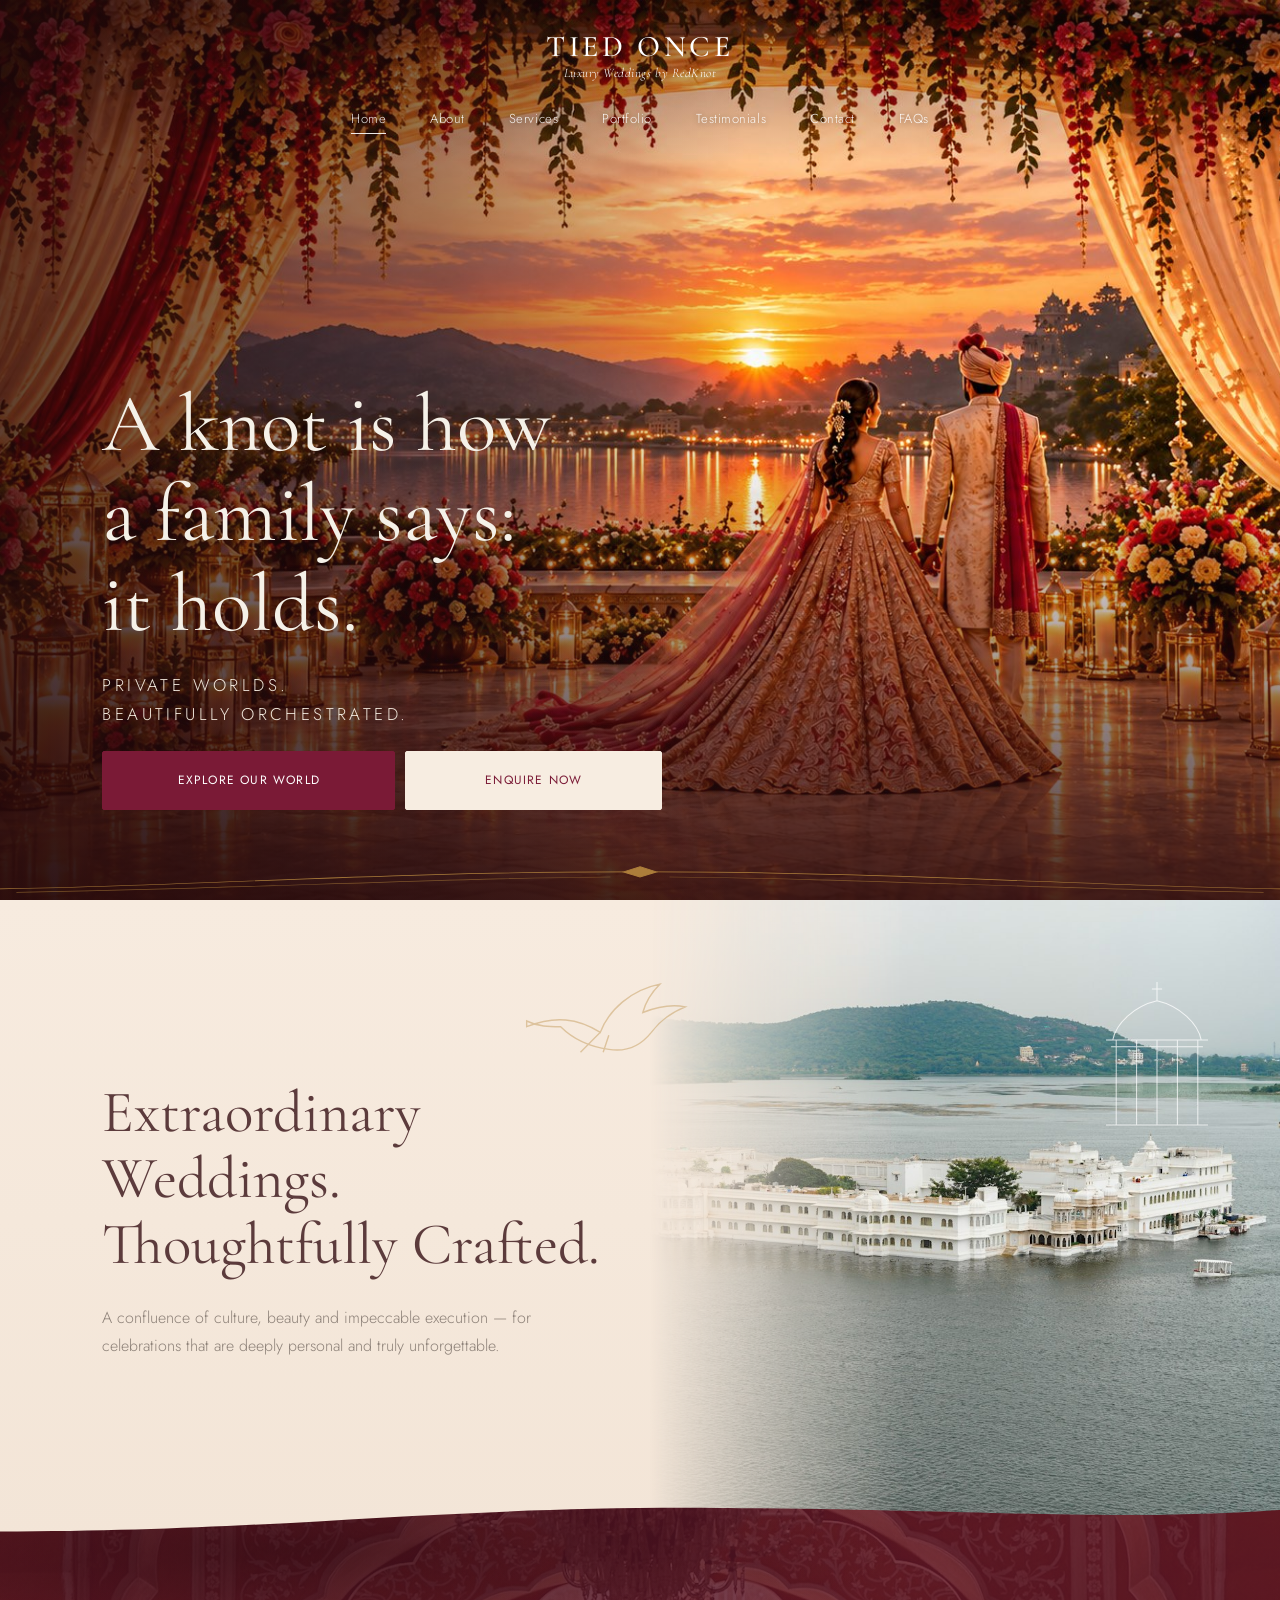
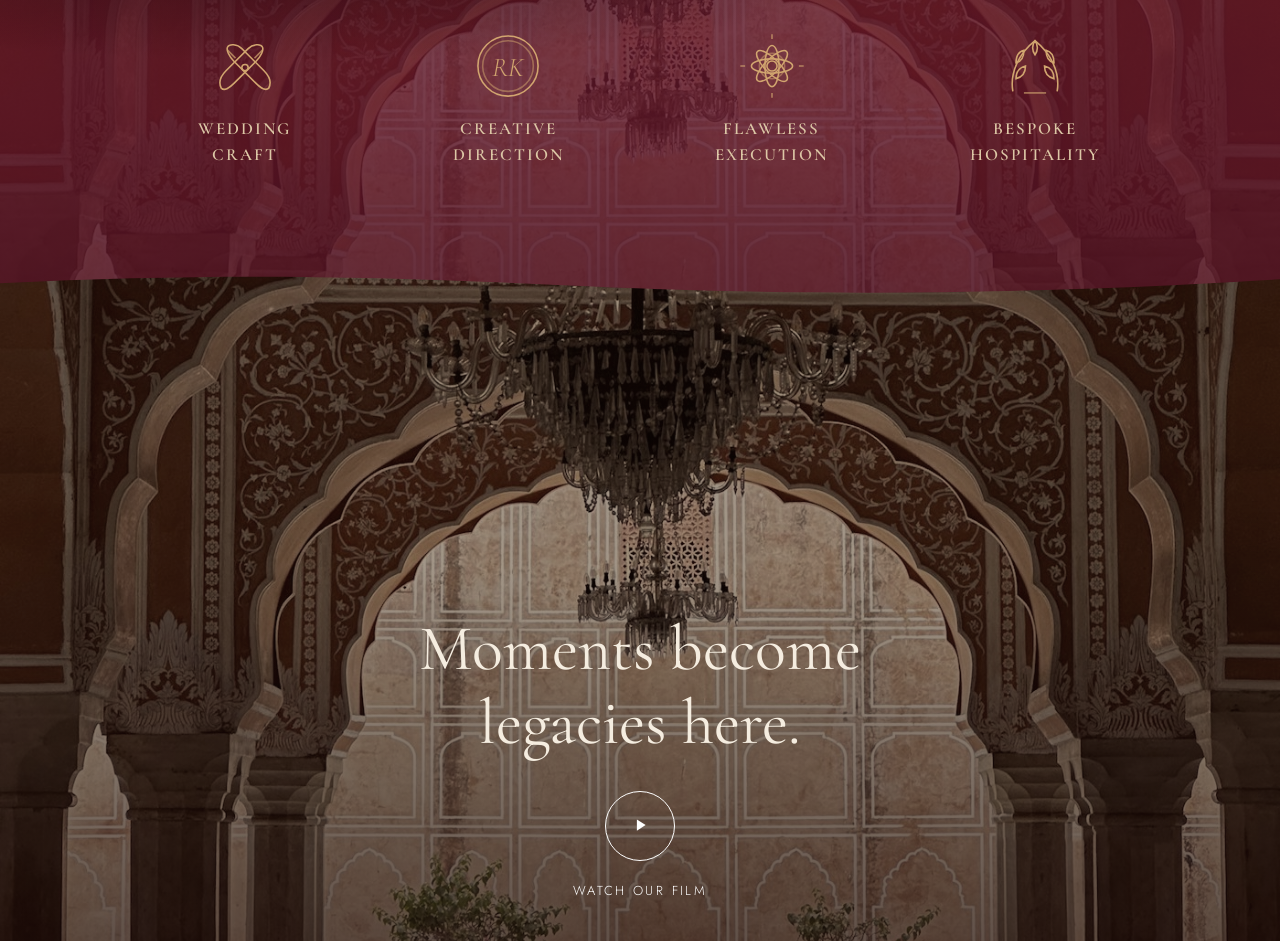
==== commit fa2f985a: "Home: use supplied desktop and mobile hero photos Co-Authored-By: Claude Sonnet 5.5 <noreply@anthrop" ====
--- a/site/index.html
+++ b/site/index.html
@@ -16,7 +16,7 @@
 </header>
 <main>
 
-<section class="hero hero-home"><img class="bg" src="assets/img/hero.jpg" alt=""><div class="arch-frame"></div><svg class="garland g-m" viewBox="0 0 390 220" preserveAspectRatio="xMidYMin slice" aria-hidden="true"><line x1="16" y1="0" x2="16" y2="40" stroke="#3d5a2a" stroke-width="1.2"/><circle cx="13" cy="8" r="4.2" fill="#a3142d"/><circle cx="19" cy="20" r="4.2" fill="#a3142d"/><circle cx="13" cy="32" r="4.2" fill="#a3142d"/><line x1="48" y1="0" x2="48" y2="77" stroke="#3d5a2a" stroke-width="1.2"/><circle cx="45" cy="8" r="3" fill="#6f8f3a"/><circle cx="51" cy="20" r="3" fill="#6f8f3a"/><circle cx="45" cy="32" r="3" fill="#6f8f3a"/><circle cx="51" cy="44" r="3" fill="#6f8f3a"/><circle cx="45" cy="56" r="3" fill="#6f8f3a"/><circle cx="51" cy="68" r="3" fill="#6f8f3a"/><line x1="80" y1="0" x2="80" y2="114" stroke="#3d5a2a" stroke-width="1.2"/><circle cx="77" cy="8" r="4.2" fill="#a3142d"/><circle cx="83" cy="20" r="4.2" fill="#a3142d"/><circle cx="77" cy="32" r="4.2" fill="#a3142d"/><circle cx="83" cy="44" r="4.2" fill="#a3142d"/><circle cx="77" cy="56" r="4.2" fill="#a3142d"/><circle cx="83" cy="68" r="4.2" fill="#a3142d"/><circle cx="77" cy="80" r="4.2" fill="#a3142d"/><circle cx="83" cy="92" r="4.2" fill="#a3142d"/><circle cx="77" cy="104" r="4.2" fill="#a3142d"/><line x1="112" y1="0" x2="112" y2="61" stroke="#3d5a2a" stroke-width="1.2"/><circle cx="109" cy="8" r="4.2" fill="#a3142d"/><circle cx="115" cy="20" r="4.2" fill="#a3142d"/><circle cx="109" cy="32" r="4.2" fill="#a3142d"/><circle cx="115" cy="44" r="4.2" fill="#a3142d"/><circle cx="109" cy="56" r="4.2" fill="#a3142d"/><line x1="144" y1="0" x2="144" y2="98" stroke="#3d5a2a" stroke-width="1.2"/><circle cx="141" cy="8" r="3" fill="#6f8f3a"/><circle cx="147" cy="20" r="3" fill="#6f8f3a"/><circle cx="141" cy="32" r="3" fill="#6f8f3a"/><circle cx="147" cy="44" r="3" fill="#6f8f3a"/><circle cx="141" cy="56" r="3" fill="#6f8f3a"/><circle cx="147" cy="68" r="3" fill="#6f8f3a"/><circle cx="141" cy="80" r="3" fill="#6f8f3a"/><circle cx="147" cy="92" r="3" fill="#6f8f3a"/><line x1="176" y1="0" x2="176" y2="45" stroke="#3d5a2a" stroke-width="1.2"/><circle cx="173" cy="8" r="4.2" fill="#a3142d"/><circle cx="179" cy="20" r="4.2" fill="#a3142d"/><circle cx="173" cy="32" r="4.2" fill="#a3142d"/><line x1="208" y1="0" x2="208" y2="82" stroke="#3d5a2a" stroke-width="1.2"/><circle cx="205" cy="8" r="4.2" fill="#a3142d"/><circle cx="211" cy="20" r="4.2" fill="#a3142d"/><circle cx="205" cy="32" r="4.2" fill="#a3142d"/><circle cx="211" cy="44" r="4.2" fill="#a3142d"/><circle cx="205" cy="56" r="4.2" fill="#a3142d"/><circle cx="211" cy="68" r="4.2" fill="#a3142d"/><line x1="240" y1="0" x2="240" y2="119" stroke="#3d5a2a" stroke-width="1.2"/><circle cx="237" cy="8" r="3" fill="#6f8f3a"/><circle cx="243" cy="20" r="3" fill="#6f8f3a"/><circle cx="237" cy="32" r="3" fill="#6f8f3a"/><circle cx="243" cy="44" r="3" fill="#6f8f3a"/><circle cx="237" cy="56" r="3" fill="#6f8f3a"/><circle cx="243" cy="68" r="3" fill="#6f8f3a"/><circle cx="237" cy="80" r="3" fill="#6f8f3a"/><circle cx="243" cy="92" r="3" fill="#6f8f3a"/><circle cx="237" cy="104" r="3" fill="#6f8f3a"/><line x1="272" y1="0" x2="272" y2="66" stroke="#3d5a2a" stroke-width="1.2"/><circle cx="269" cy="8" r="4.2" fill="#a3142d"/><circle cx="275" cy="20" r="4.2" fill="#a3142d"/><circle cx="269" cy="32" r="4.2" fill="#a3142d"/><circle cx="275" cy="44" r="4.2" fill="#a3142d"/><circle cx="269" cy="56" r="4.2" fill="#a3142d"/><line x1="304" y1="0" x2="304" y2="103" stroke="#3d5a2a" stroke-width="1.2"/><circle cx="301" cy="8" r="4.2" fill="#a3142d"/><circle cx="307" cy="20" r="4.2" fill="#a3142d"/><circle cx="301" cy="32" r="4.2" fill="#a3142d"/><circle cx="307" cy="44" r="4.2" fill="#a3142d"/><circle cx="301" cy="56" r="4.2" fill="#a3142d"/><circle cx="307" cy="68" r="4.2" fill="#a3142d"/><circle cx="301" cy="80" r="4.2" fill="#a3142d"/><circle cx="307" cy="92" r="4.2" fill="#a3142d"/><line x1="336" y1="0" x2="336" y2="50" stroke="#3d5a2a" stroke-width="1.2"/><circle cx="333" cy="8" r="3" fill="#6f8f3a"/><circle cx="339" cy="20" r="3" fill="#6f8f3a"/><circle cx="333" cy="32" r="3" fill="#6f8f3a"/><circle cx="339" cy="44" r="3" fill="#6f8f3a"/><line x1="368" y1="0" x2="368" y2="87" stroke="#3d5a2a" stroke-width="1.2"/><circle cx="365" cy="8" r="4.2" fill="#a3142d"/><circle cx="371" cy="20" r="4.2" fill="#a3142d"/><circle cx="365" cy="32" r="4.2" fill="#a3142d"/><circle cx="371" cy="44" r="4.2" fill="#a3142d"/><circle cx="365" cy="56" r="4.2" fill="#a3142d"/><circle cx="371" cy="68" r="4.2" fill="#a3142d"/><circle cx="365" cy="80" r="4.2" fill="#a3142d"/></svg><svg class="garland g-d" viewBox="0 0 1440 220" preserveAspectRatio="xMidYMin slice" aria-hidden="true"><line x1="21" y1="0" x2="21" y2="40" stroke="#3d5a2a" stroke-width="1.2"/><circle cx="18" cy="8" r="4.2" fill="#a3142d"/><circle cx="24" cy="20" r="4.2" fill="#a3142d"/><circle cx="18" cy="32" r="4.2" fill="#a3142d"/><line x1="63" y1="0" x2="63" y2="77" stroke="#3d5a2a" stroke-width="1.2"/><circle cx="60" cy="8" r="3" fill="#6f8f3a"/><circle cx="66" cy="20" r="3" fill="#6f8f3a"/><circle cx="60" cy="32" r="3" fill="#6f8f3a"/><circle cx="66" cy="44" r="3" fill="#6f8f3a"/><circle cx="60" cy="56" r="3" fill="#6f8f3a"/><circle cx="66" cy="68" r="3" fill="#6f8f3a"/><line x1="105" y1="0" x2="105" y2="114" stroke="#3d5a2a" stroke-width="1.2"/><circle cx="102" cy="8" r="4.2" fill="#a3142d"/><circle cx="108" cy="20" r="4.2" fill="#a3142d"/><circle cx="102" cy="32" r="4.2" fill="#a3142d"/><circle cx="108" cy="44" r="4.2" fill="#a3142d"/><circle cx="102" cy="56" r="4.2" fill="#a3142d"/><circle cx="108" cy="68" r="4.2" fill="#a3142d"/><circle cx="102" cy="80" r="4.2" fill="#a3142d"/><circle cx="108" cy="92" r="4.2" fill="#a3142d"/><circle cx="102" cy="104" r="4.2" fill="#a3142d"/><line x1="147" y1="0" x2="147" y2="61" stroke="#3d5a2a" stroke-width="1.2"/><circle cx="144" cy="8" r="4.2" fill="#a3142d"/><circle cx="150" cy="20" r="4.2" fill="#a3142d"/><circle cx="144" cy="32" r="4.2" fill="#a3142d"/><circle cx="150" cy="44" r="4.2" fill="#a3142d"/><circle cx="144" cy="56" r="4.2" fill="#a3142d"/><line x1="189" y1="0" x2="189" y2="98" stroke="#3d5a2a" stroke-width="1.2"/><circle cx="186" cy="8" r="3" fill="#6f8f3a"/><circle cx="192" cy="20" r="3" fill="#6f8f3a"/><circle cx="186" cy="32" r="3" fill="#6f8f3a"/><circle cx="192" cy="44" r="3" fill="#6f8f3a"/><circle cx="186" cy="56" r="3" fill="#6f8f3a"/><circle cx="192" cy="68" r="3" fill="#6f8f3a"/><circle cx="186" cy="80" r="3" fill="#6f8f3a"/><circle cx="192" cy="92" r="3" fill="#6f8f3a"/><line x1="231" y1="0" x2="231" y2="45" stroke="#3d5a2a" stroke-width="1.2"/><circle cx="228" cy="8" r="4.2" fill="#a3142d"/><circle cx="234" cy="20" r="4.2" fill="#a3142d"/><circle cx="228" cy="32" r="4.2" fill="#a3142d"/><line x1="273" y1="0" x2="273" y2="82" stroke="#3d5a2a" stroke-width="1.2"/><circle cx="270" cy="8" r="4.2" fill="#a3142d"/><circle cx="276" cy="20" r="4.2" fill="#a3142d"/><circle cx="270" cy="32" r="4.2" fill="#a3142d"/><circle cx="276" cy="44" r="4.2" fill="#a3142d"/><circle cx="270" cy="56" r="4.2" fill="#a3142d"/><circle cx="276" cy="68" r="4.2" fill="#a3142d"/><line x1="315" y1="0" x2="315" y2="119" stroke="#3d5a2a" stroke-width="1.2"/><circle cx="312" cy="8" r="3" fill="#6f8f3a"/><circle cx="318" cy="20" r="3" fill="#6f8f3a"/><circle cx="312" cy="32" r="3" fill="#6f8f3a"/><circle cx="318" cy="44" r="3" fill="#6f8f3a"/><circle cx="312" cy="56" r="3" fill="#6f8f3a"/><circle cx="318" cy="68" r="3" fill="#6f8f3a"/><circle cx="312" cy="80" r="3" fill="#6f8f3a"/><circle cx="318" cy="92" r="3" fill="#6f8f3a"/><circle cx="312" cy="104" r="3" fill="#6f8f3a"/><line x1="357" y1="0" x2="357" y2="66" stroke="#3d5a2a" stroke-width="1.2"/><circle cx="354" cy="8" r="4.2" fill="#a3142d"/><circle cx="360" cy="20" r="4.2" fill="#a3142d"/><circle cx="354" cy="32" r="4.2" fill="#a3142d"/><circle cx="360" cy="44" r="4.2" fill="#a3142d"/><circle cx="354" cy="56" r="4.2" fill="#a3142d"/><line x1="399" y1="0" x2="399" y2="103" stroke="#3d5a2a" stroke-width="1.2"/><circle cx="396" cy="8" r="4.2" fill="#a3142d"/><circle cx="402" cy="20" r="4.2" fill="#a3142d"/><circle cx="396" cy="32" r="4.2" fill="#a3142d"/><circle cx="402" cy="44" r="4.2" fill="#a3142d"/><circle cx="396" cy="56" r="4.2" fill="#a3142d"/><circle cx="402" cy="68" r="4.2" fill="#a3142d"/><circle cx="396" cy="80" r="4.2" fill="#a3142d"/><circle cx="402" cy="92" r="4.2" fill="#a3142d"/><line x1="441" y1="0" x2="441" y2="50" stroke="#3d5a2a" stroke-width="1.2"/><circle cx="438" cy="8" r="3" fill="#6f8f3a"/><circle cx="444" cy="20" r="3" fill="#6f8f3a"/><circle cx="438" cy="32" r="3" fill="#6f8f3a"/><circle cx="444" cy="44" r="3" fill="#6f8f3a"/><line x1="483" y1="0" x2="483" y2="87" stroke="#3d5a2a" stroke-width="1.2"/><circle cx="480" cy="8" r="4.2" fill="#a3142d"/><circle cx="486" cy="20" r="4.2" fill="#a3142d"/><circle cx="480" cy="32" r="4.2" fill="#a3142d"/><circle cx="486" cy="44" r="4.2" fill="#a3142d"/><circle cx="480" cy="56" r="4.2" fill="#a3142d"/><circle cx="486" cy="68" r="4.2" fill="#a3142d"/><circle cx="480" cy="80" r="4.2" fill="#a3142d"/><line x1="525" y1="0" x2="525" y2="124" stroke="#3d5a2a" stroke-width="1.2"/><circle cx="522" cy="8" r="4.2" fill="#a3142d"/><circle cx="528" cy="20" r="4.2" fill="#a3142d"/><circle cx="522" cy="32" r="4.2" fill="#a3142d"/><circle cx="528" cy="44" r="4.2" fill="#a3142d"/><circle cx="522" cy="56" r="4.2" fill="#a3142d"/><circle cx="528" cy="68" r="4.2" fill="#a3142d"/><circle cx="522" cy="80" r="4.2" fill="#a3142d"/><circle cx="528" cy="92" r="4.2" fill="#a3142d"/><circle cx="522" cy="104" r="4.2" fill="#a3142d"/><circle cx="528" cy="116" r="4.2" fill="#a3142d"/><line x1="567" y1="0" x2="567" y2="71" stroke="#3d5a2a" stroke-width="1.2"/><circle cx="564" cy="8" r="3" fill="#6f8f3a"/><circle cx="570" cy="20" r="3" fill="#6f8f3a"/><circle cx="564" cy="32" r="3" fill="#6f8f3a"/><circle cx="570" cy="44" r="3" fill="#6f8f3a"/><circle cx="564" cy="56" r="3" fill="#6f8f3a"/><line x1="609" y1="0" x2="609" y2="108" stroke="#3d5a2a" stroke-width="1.2"/><circle cx="606" cy="8" r="4.2" fill="#a3142d"/><circle cx="612" cy="20" r="4.2" fill="#a3142d"/><circle cx="606" cy="32" r="4.2" fill="#a3142d"/><circle cx="612" cy="44" r="4.2" fill="#a3142d"/><circle cx="606" cy="56" r="4.2" fill="#a3142d"/><circle cx="612" cy="68" r="4.2" fill="#a3142d"/><circle cx="606" cy="80" r="4.2" fill="#a3142d"/><circle cx="612" cy="92" r="4.2" fill="#a3142d"/><circle cx="606" cy="104" r="4.2" fill="#a3142d"/><line x1="651" y1="0" x2="651" y2="55" stroke="#3d5a2a" stroke-width="1.2"/><circle cx="648" cy="8" r="4.2" fill="#a3142d"/><circle cx="654" cy="20" r="4.2" fill="#a3142d"/><circle cx="648" cy="32" r="4.2" fill="#a3142d"/><circle cx="654" cy="44" r="4.2" fill="#a3142d"/><line x1="693" y1="0" x2="693" y2="92" stroke="#3d5a2a" stroke-width="1.2"/><circle cx="690" cy="8" r="3" fill="#6f8f3a"/><circle cx="696" cy="20" r="3" fill="#6f8f3a"/><circle cx="690" cy="32" r="3" fill="#6f8f3a"/><circle cx="696" cy="44" r="3" fill="#6f8f3a"/><circle cx="690" cy="56" r="3" fill="#6f8f3a"/><circle cx="696" cy="68" r="3" fill="#6f8f3a"/><circle cx="690" cy="80" r="3" fill="#6f8f3a"/><line x1="735" y1="0" x2="735" y2="129" stroke="#3d5a2a" stroke-width="1.2"/><circle cx="732" cy="8" r="4.2" fill="#a3142d"/><circle cx="738" cy="20" r="4.2" fill="#a3142d"/><circle cx="732" cy="32" r="4.2" fill="#a3142d"/><circle cx="738" cy="44" r="4.2" fill="#a3142d"/><circle cx="732" cy="56" r="4.2" fill="#a3142d"/><circle cx="738" cy="68" r="4.2" fill="#a3142d"/><circle cx="732" cy="80" r="4.2" fill="#a3142d"/><circle cx="738" cy="92" r="4.2" fill="#a3142d"/><circle cx="732" cy="104" r="4.2" fill="#a3142d"/><circle cx="738" cy="116" r="4.2" fill="#a3142d"/><line x1="777" y1="0" x2="777" y2="76" stroke="#3d5a2a" stroke-width="1.2"/><circle cx="774" cy="8" r="4.2" fill="#a3142d"/><circle cx="780" cy="20" r="4.2" fill="#a3142d"/><circle cx="774" cy="32" r="4.2" fill="#a3142d"/><circle cx="780" cy="44" r="4.2" fill="#a3142d"/><circle cx="774" cy="56" r="4.2" fill="#a3142d"/><circle cx="780" cy="68" r="4.2" fill="#a3142d"/><line x1="819" y1="0" x2="819" y2="113" stroke="#3d5a2a" stroke-width="1.2"/><circle cx="816" cy="8" r="3" fill="#6f8f3a"/><circle cx="822" cy="20" r="3" fill="#6f8f3a"/><circle cx="816" cy="32" r="3" fill="#6f8f3a"/><circle cx="822" cy="44" r="3" fill="#6f8f3a"/><circle cx="816" cy="56" r="3" fill="#6f8f3a"/><circle cx="822" cy="68" r="3" fill="#6f8f3a"/><circle cx="816" cy="80" r="3" fill="#6f8f3a"/><circle cx="822" cy="92" r="3" fill="#6f8f3a"/><circle cx="816" cy="104" r="3" fill="#6f8f3a"/><line x1="861" y1="0" x2="861" y2="60" stroke="#3d5a2a" stroke-width="1.2"/><circle cx="858" cy="8" r="4.2" fill="#a3142d"/><circle cx="864" cy="20" r="4.2" fill="#a3142d"/><circle cx="858" cy="32" r="4.2" fill="#a3142d"/><circle cx="864" cy="44" r="4.2" fill="#a3142d"/><circle cx="858" cy="56" r="4.2" fill="#a3142d"/><line x1="903" y1="0" x2="903" y2="97" stroke="#3d5a2a" stroke-width="1.2"/><circle cx="900" cy="8" r="4.2" fill="#a3142d"/><circle cx="906" cy="20" r="4.2" fill="#a3142d"/><circle cx="900" cy="32" r="4.2" fill="#a3142d"/><circle cx="906" cy="44" r="4.2" fill="#a3142d"/><circle cx="900" cy="56" r="4.2" fill="#a3142d"/><circle cx="906" cy="68" r="4.2" fill="#a3142d"/><circle cx="900" cy="80" r="4.2" fill="#a3142d"/><circle cx="906" cy="92" r="4.2" fill="#a3142d"/><line x1="945" y1="0" x2="945" y2="44" stroke="#3d5a2a" stroke-width="1.2"/><circle cx="942" cy="8" r="3" fill="#6f8f3a"/><circle cx="948" cy="20" r="3" fill="#6f8f3a"/><circle cx="942" cy="32" r="3" fill="#6f8f3a"/><line x1="987" y1="0" x2="987" y2="81" stroke="#3d5a2a" stroke-width="1.2"/><circle cx="984" cy="8" r="4.2" fill="#a3142d"/><circle cx="990" cy="20" r="4.2" fill="#a3142d"/><circle cx="984" cy="32" r="4.2" fill="#a3142d"/><circle cx="990" cy="44" r="4.2" fill="#a3142d"/><circle cx="984" cy="56" r="4.2" fill="#a3142d"/><circle cx="990" cy="68" r="4.2" fill="#a3142d"/><line x1="1029" y1="0" x2="1029" y2="118" stroke="#3d5a2a" stroke-width="1.2"/><circle cx="1026" cy="8" r="4.2" fill="#a3142d"/><circle cx="1032" cy="20" r="4.2" fill="#a3142d"/><circle cx="1026" cy="32" r="4.2" fill="#a3142d"/><circle cx="1032" cy="44" r="4.2" fill="#a3142d"/><circle cx="1026" cy="56" r="4.2" fill="#a3142d"/><circle cx="1032" cy="68" r="4.2" fill="#a3142d"/><circle cx="1026" cy="80" r="4.2" fill="#a3142d"/><circle cx="1032" cy="92" r="4.2" fill="#a3142d"/><circle cx="1026" cy="104" r="4.2" fill="#a3142d"/><line x1="1071" y1="0" x2="1071" y2="65" stroke="#3d5a2a" stroke-width="1.2"/><circle cx="1068" cy="8" r="3" fill="#6f8f3a"/><circle cx="1074" cy="20" r="3" fill="#6f8f3a"/><circle cx="1068" cy="32" r="3" fill="#6f8f3a"/><circle cx="1074" cy="44" r="3" fill="#6f8f3a"/><circle cx="1068" cy="56" r="3" fill="#6f8f3a"/><line x1="1113" y1="0" x2="1113" y2="102" stroke="#3d5a2a" stroke-width="1.2"/><circle cx="1110" cy="8" r="4.2" fill="#a3142d"/><circle cx="1116" cy="20" r="4.2" fill="#a3142d"/><circle cx="1110" cy="32" r="4.2" fill="#a3142d"/><circle cx="1116" cy="44" r="4.2" fill="#a3142d"/><circle cx="1110" cy="56" r="4.2" fill="#a3142d"/><circle cx="1116" cy="68" r="4.2" fill="#a3142d"/><circle cx="1110" cy="80" r="4.2" fill="#a3142d"/><circle cx="1116" cy="92" r="4.2" fill="#a3142d"/><line x1="1155" y1="0" x2="1155" y2="49" stroke="#3d5a2a" stroke-width="1.2"/><circle cx="1152" cy="8" r="4.2" fill="#a3142d"/><circle cx="1158" cy="20" r="4.2" fill="#a3142d"/><circle cx="1152" cy="32" r="4.2" fill="#a3142d"/><circle cx="1158" cy="44" r="4.2" fill="#a3142d"/><line x1="1197" y1="0" x2="1197" y2="86" stroke="#3d5a2a" stroke-width="1.2"/><circle cx="1194" cy="8" r="3" fill="#6f8f3a"/><circle cx="1200" cy="20" r="3" fill="#6f8f3a"/><circle cx="1194" cy="32" r="3" fill="#6f8f3a"/><circle cx="1200" cy="44" r="3" fill="#6f8f3a"/><circle cx="1194" cy="56" r="3" fill="#6f8f3a"/><circle cx="1200" cy="68" r="3" fill="#6f8f3a"/><circle cx="1194" cy="80" r="3" fill="#6f8f3a"/><line x1="1239" y1="0" x2="1239" y2="123" stroke="#3d5a2a" stroke-width="1.2"/><circle cx="1236" cy="8" r="4.2" fill="#a3142d"/><circle cx="1242" cy="20" r="4.2" fill="#a3142d"/><circle cx="1236" cy="32" r="4.2" fill="#a3142d"/><circle cx="1242" cy="44" r="4.2" fill="#a3142d"/><circle cx="1236" cy="56" r="4.2" fill="#a3142d"/><circle cx="1242" cy="68" r="4.2" fill="#a3142d"/><circle cx="1236" cy="80" r="4.2" fill="#a3142d"/><circle cx="1242" cy="92" r="4.2" fill="#a3142d"/><circle cx="1236" cy="104" r="4.2" fill="#a3142d"/><circle cx="1242" cy="116" r="4.2" fill="#a3142d"/><line x1="1281" y1="0" x2="1281" y2="70" stroke="#3d5a2a" stroke-width="1.2"/><circle cx="1278" cy="8" r="4.2" fill="#a3142d"/><circle cx="1284" cy="20" r="4.2" fill="#a3142d"/><circle cx="1278" cy="32" r="4.2" fill="#a3142d"/><circle cx="1284" cy="44" r="4.2" fill="#a3142d"/><circle cx="1278" cy="56" r="4.2" fill="#a3142d"/><line x1="1323" y1="0" x2="1323" y2="107" stroke="#3d5a2a" stroke-width="1.2"/><circle cx="1320" cy="8" r="3" fill="#6f8f3a"/><circle cx="1326" cy="20" r="3" fill="#6f8f3a"/><circle cx="1320" cy="32" r="3" fill="#6f8f3a"/><circle cx="1326" cy="44" r="3" fill="#6f8f3a"/><circle cx="1320" cy="56" r="3" fill="#6f8f3a"/><circle cx="1326" cy="68" r="3" fill="#6f8f3a"/><circle cx="1320" cy="80" r="3" fill="#6f8f3a"/><circle cx="1326" cy="92" r="3" fill="#6f8f3a"/><line x1="1365" y1="0" x2="1365" y2="54" stroke="#3d5a2a" stroke-width="1.2"/><circle cx="1362" cy="8" r="4.2" fill="#a3142d"/><circle cx="1368" cy="20" r="4.2" fill="#a3142d"/><circle cx="1362" cy="32" r="4.2" fill="#a3142d"/><circle cx="1368" cy="44" r="4.2" fill="#a3142d"/><line x1="1407" y1="0" x2="1407" y2="91" stroke="#3d5a2a" stroke-width="1.2"/><circle cx="1404" cy="8" r="4.2" fill="#a3142d"/><circle cx="1410" cy="20" r="4.2" fill="#a3142d"/><circle cx="1404" cy="32" r="4.2" fill="#a3142d"/><circle cx="1410" cy="44" r="4.2" fill="#a3142d"/><circle cx="1404" cy="56" r="4.2" fill="#a3142d"/><circle cx="1410" cy="68" r="4.2" fill="#a3142d"/><circle cx="1404" cy="80" r="4.2" fill="#a3142d"/></svg><div class="shade home-shade"></div>
+<section class="hero hero-home"><picture><source media="(min-width:900px)" srcset="assets/img/hero-desktop.jpg"><img class="bg" src="assets/img/hero-mobile.jpg" alt=""></picture><div class="shade home-shade"></div>
   <div class="hero-in reveal">
     <h1>A knot is how<br>a family says:<br>it holds.</h1>
     <p class="kicker">PRIVATE WORLDS.<br>BEAUTIFULLY ORCHESTRATED.</p>
--- a/site/css/style.css
+++ b/site/css/style.css
@@ -611,3 +611,99 @@
 .contact-end .sk-c1{width:110px;top:40px}
 .contact-end .sk-c2{width:150px;top:26px}
 .ce-img{height:42%}
+
+/* ===== about: What Drives Us (exact pass) ===== */
+.drives{background:#fbf2e6;padding:46px 8% 58px;text-align:center;position:relative;overflow:hidden}
+.drives h2{font-size:clamp(22px,6.4vw,28px);color:#5c3b2a;font-weight:400;margin:0 0 36px}
+.drive-list{max-width:310px;gap:36px;margin:0 auto}
+.drive{gap:26px;align-items:center;text-align:left}
+.drive svg{width:50px;height:56px;flex:none;color:#b68a5a}
+.drive h4{font-family:var(--sans);font-size:11px;letter-spacing:.12em;font-weight:500;color:#6b4426;line-height:1.4}
+.drive p{font-family:var(--sans);font-size:13px;line-height:1.5;color:#6f5f52;font-weight:400;margin-top:6px;max-width:190px}
+.drives .bird-s{color:#b68a5a;opacity:.85;position:absolute}
+.drives .bird-s.b1{left:5%;top:44px;width:74px;transform:none}
+.drives .bird-s.b2{right:-4px;top:6px;width:104px;transform:none}
+@media(min-width:900px){
+  .drives{padding:96px 8% 110px}
+  .drives h2{font-size:44px;margin-bottom:64px}
+  .drive-list{max-width:1100px;flex-direction:row;gap:60px;justify-content:center}
+  .drive{flex-direction:column;text-align:center;flex:1;gap:22px}
+  .drive svg{width:84px;height:94px}
+  .drive h4{font-size:14px}
+  .drive p{font-size:17px;max-width:240px;margin:8px auto 0}
+  .drives .bird-s.b1{width:150px;top:70px;left:8%}
+  .drives .bird-s.b2{width:210px;top:20px;right:2%}
+}
+
+.drive p{font-size:13.5px;max-width:172px;line-height:1.5}
+.drives .bird-s.b2{right:8px;width:96px;top:8px}
+.drive svg{stroke-width:1}
+@media(min-width:900px){.drive p{font-size:17px;max-width:250px}.drives .bird-s.b2{right:4%}}
+
+/* about drives: real artwork */
+.drive img{width:52px;height:auto;flex:none;object-fit:contain}
+.drive:nth-child(1) img{width:50px}
+.drive:nth-child(2) img{width:56px}
+.drive:nth-child(3) img{width:62px}
+.drives img.bird-s{position:absolute;height:auto;opacity:1;max-width:none}
+.drives img.bird-s.b1{left:6%;top:56px;width:80px}
+.drives img.bird-s.b2{right:0;top:4px;width:98px}
+.drive h4{color:#6b4426}
+@media(min-width:900px){
+  .drive img{width:96px!important;margin:0 auto}
+  .drives img.bird-s.b1{width:170px;top:80px;left:8%}
+  .drives img.bird-s.b2{width:230px;top:18px;right:3%}
+}
+.drive img{width:auto;max-width:none}
+.drive:nth-child(1) img{height:60px}.drive:nth-child(2) img{height:56px}.drive:nth-child(3) img{height:60px}
+.drive{display:flex}.drive>img{flex:0 0 auto}
+.drive-list{max-width:300px}
+.drive>div{flex:1}
+@media(max-width:899px){.drive{display:grid;grid-template-columns:70px 1fr;gap:22px}.drive>img{justify-self:center}}
+@media(min-width:900px){.drive img{height:96px!important;width:auto!important}}
+
+/* about drives: desktop spacing (mobile untouched) */
+@media(min-width:900px){
+  .drives{padding:110px 8% 130px}
+  .drives h2{font-size:46px;margin-bottom:84px}
+  .drive-list{display:grid;grid-template-columns:repeat(3,1fr);max-width:1180px;gap:0 90px;margin:0 auto;align-items:start}
+  .drive{display:flex;flex-direction:column;align-items:center;text-align:center;gap:30px;padding:0 10px}
+  .drive>img{height:110px!important;width:auto!important;margin:0}
+  .drive h4{font-size:15px;letter-spacing:.16em;margin:0 0 14px}
+  .drive p{font-size:18px;line-height:1.6;max-width:270px;margin:0 auto}
+  .drives img.bird-s.b1{width:190px;top:110px;left:7%}
+  .drives img.bird-s.b2{width:250px;top:24px;right:3%}
+}
+
+/* drives desktop: more air (mobile untouched) */
+@media(min-width:900px){
+  .drives{padding:140px 8% 170px}
+  .drives h2{font-size:48px;margin-bottom:110px}
+  .drive-list{max-width:1200px;gap:0 110px}
+  .drive{gap:38px}
+  .drive>img{height:130px!important}
+  .drive h4{font-size:15px;margin:0 0 18px}
+  .drive p{font-size:18px;line-height:1.7;max-width:280px}
+  .drives img.bird-s.b1{width:170px;top:90px;left:4%}
+  .drives img.bird-s.b2{width:210px;top:0;right:1%}
+}
+
+/* home hero: supplied photos */
+.hero-home picture{position:absolute;inset:0;display:block}
+.hero-home picture .bg{width:100%;height:100%;object-fit:cover;object-position:50% 40%}
+.home-shade{background:linear-gradient(180deg,rgba(30,8,6,.45) 0%,rgba(30,8,6,0) 18%,rgba(30,8,6,0) 52%,rgba(40,10,10,.55) 70%,rgba(40,10,12,.9) 100%)}
+.hero-home .hero-in{padding-bottom:64px}
+@media(min-width:900px){
+  .hero-home picture .bg{object-position:50% 45%}
+  .home-shade{background:linear-gradient(180deg,rgba(30,8,6,.5) 0%,rgba(30,8,6,0) 20%,rgba(30,8,6,0) 45%,rgba(40,10,10,.6) 72%,rgba(40,10,12,.92) 100%)}
+  .hero-home .hero-in{padding-bottom:90px}
+}
+
+/* hero legibility */
+.hero-home{height:max(700px,214vw)}
+.hero-home picture .bg{object-position:50% 0%}
+@media(min-width:900px){
+  .hero-home{height:max(720px,100vh)}
+  .hero-home picture .bg{object-position:50% 45%}
+  .home-shade{background:linear-gradient(90deg,rgba(35,8,10,.72) 0%,rgba(35,8,10,.4) 34%,rgba(35,8,10,0) 58%),linear-gradient(180deg,rgba(30,8,6,.45) 0%,rgba(30,8,6,0) 18%,rgba(30,8,6,0) 50%,rgba(40,10,12,.85) 100%)}
+}
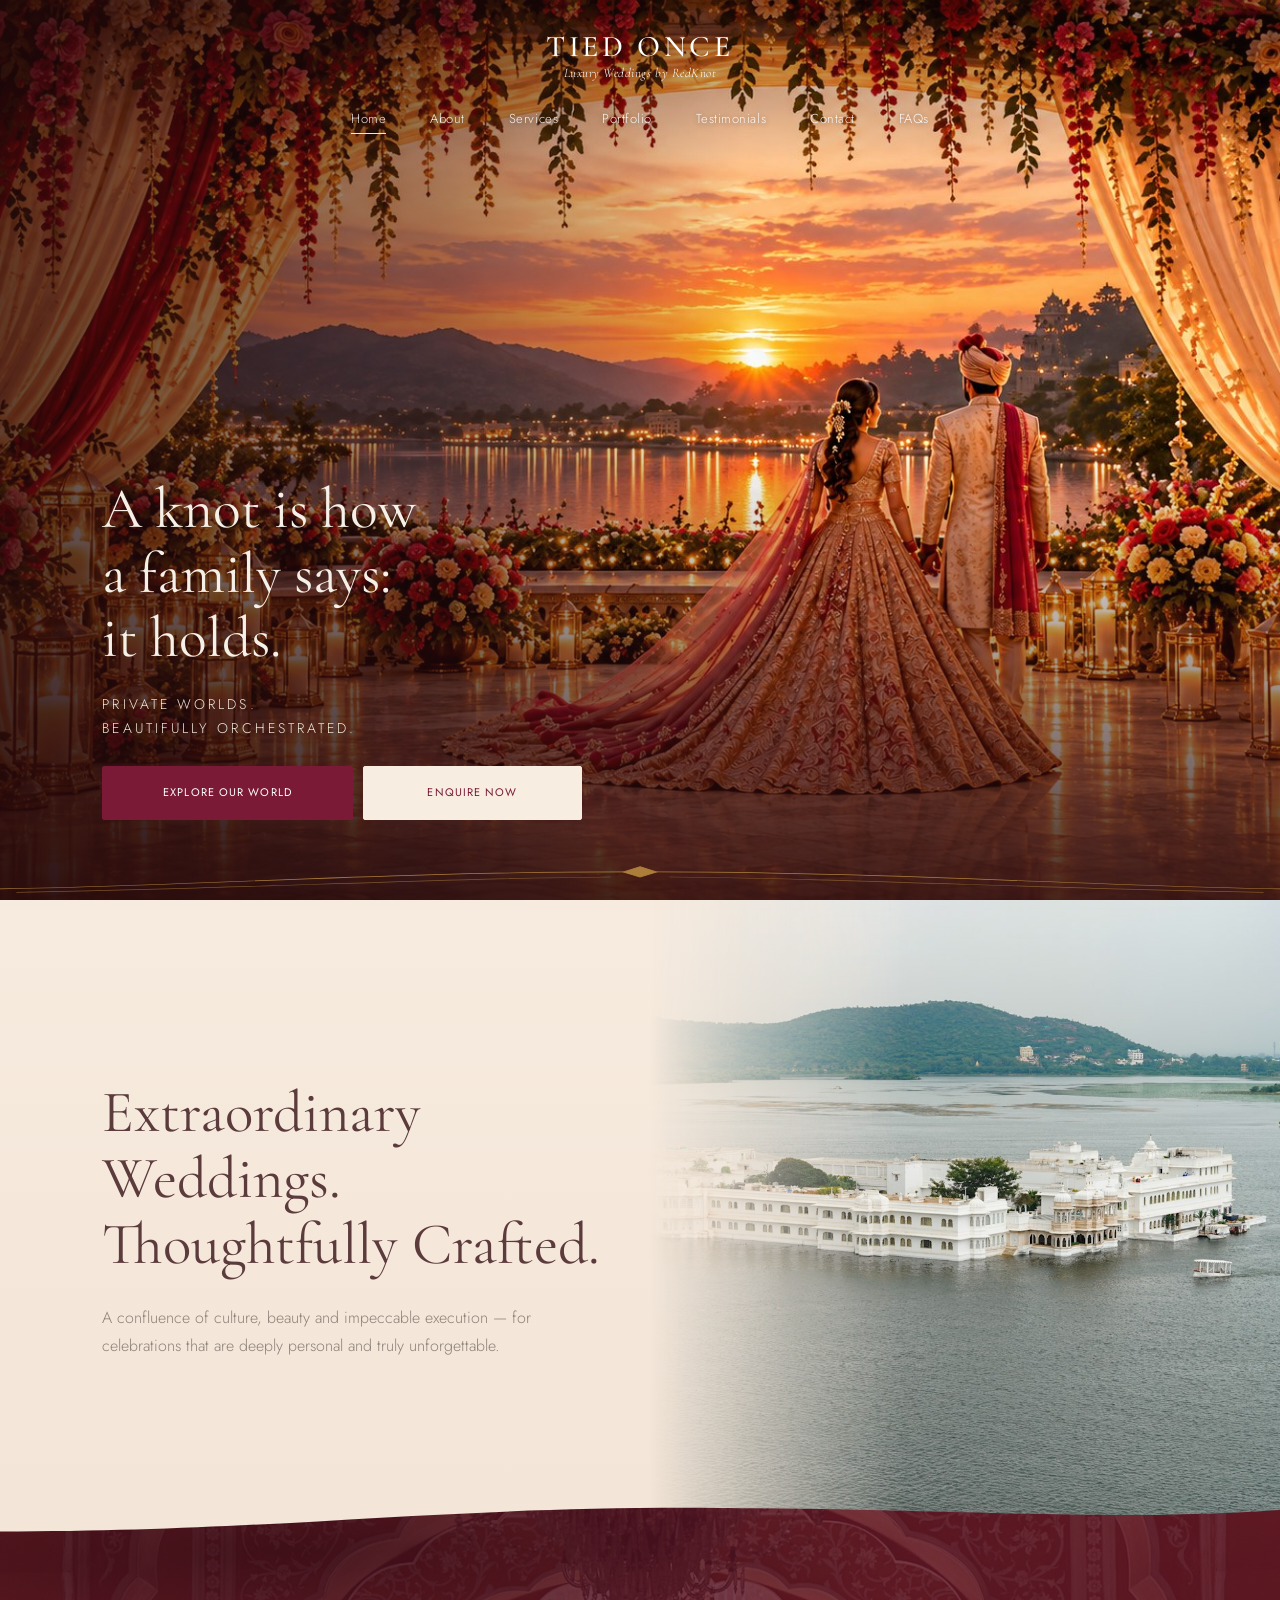
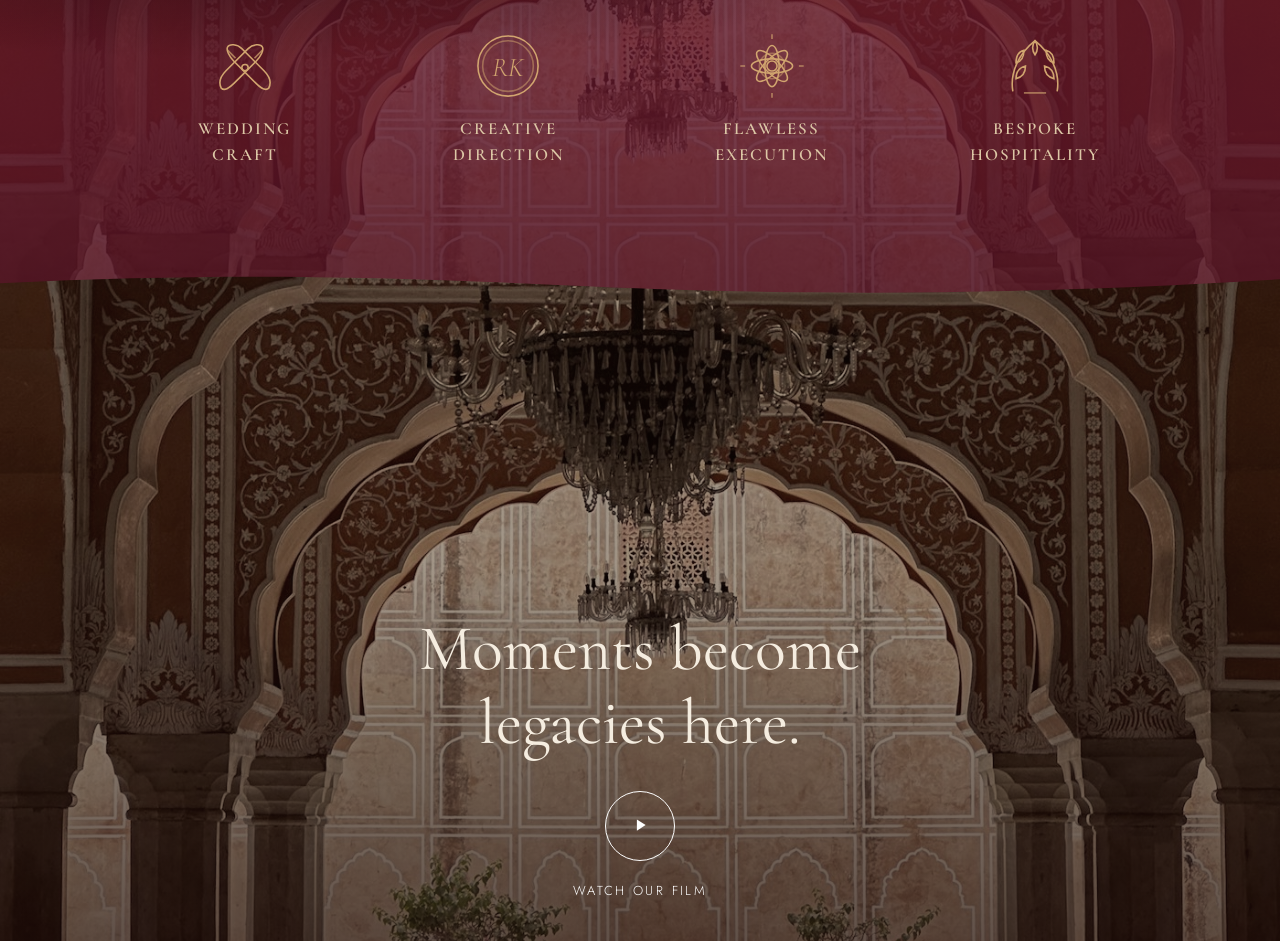
==== commit beaba69e: "Home intro: remove bird and gazebo line art Co-Authored-By: Claude Sonnet 5.5 <noreply@anthropic.com" ====
--- a/site/index.html
+++ b/site/index.html
@@ -25,12 +25,11 @@
   <svg class="orn" viewBox="0 0 390 40" fill="none" stroke="currentColor" stroke-width=".8" preserveAspectRatio="none"><path d="M0 34C60 30 120 14 190 14M390 34C330 30 270 14 200 14"/><path d="M5 38C70 34 130 22 186 20M385 38C320 34 260 22 204 20" opacity=".6"/><path d="M195 8l5 6-5 6-5-6z" fill="currentColor"/></svg>
 </section>
 <section class="intro">
-  <svg class="bird-lg" viewBox="0 0 120 60" fill="none" stroke="#c9a46a" stroke-width="1" opacity=".55"><path d="M4 40c20-8 36-6 52 4 6-16 22-30 42-34-6 6-10 12-12 20 10-4 20-6 30-4-10 4-18 10-24 18-8 10-18 14-30 12-14-2-26-8-34-16-8 0-16 0-24-4z"/><path d="M56 44l-14 14M62 46l-4 12"/></svg>
   <div class="intro-text reveal">
     <h2>Extraordinary<br>Weddings.<br>Thoughtfully Crafted.</h2>
     <p>A confluence of culture, beauty and impeccable execution — for celebrations that are deeply personal and truly unforgettable.</p>
   </div>
-  <div class="intro-img"><img src="assets/img/lake.jpg" alt=""><svg class="gazebo" viewBox="0 0 200 200" fill="none" stroke="#fff" stroke-width="1.2" opacity=".75"><path d="M100 6v22M94 14h12M100 28c-26 6-48 26-52 46h104c-4-20-26-40-52-46zM40 74h120M52 74v100M148 74v100M76 74v100M124 74v100M100 74v100M40 174h120M46 82h108"/></svg></div>
+  <div class="intro-img"><img src="assets/img/lake.jpg" alt=""></div>
 </section>
 <section class="pillars">
   <div class="reveal"><svg viewBox="0 0 48 48" fill="none" stroke="currentColor" stroke-width="1"><path d="M9 38c-2-4 0-8 3-11l14-14c3-3 8-3 9-1 1 2-1 6-4 9L17 35c-3 3-6 5-8 3z"/><path d="M39 38c2-4 0-8-3-11L22 13c-3-3-8-3-9-1-1 2 1 6 4 9l14 14c3 3 6 5 8 3z"/><circle cx="24" cy="25" r="2"/><path d="M13 14l5 5M35 14l-5 5" opacity=".7"/></svg><span>WEDDING<br>CRAFT</span></div>
--- a/site/css/style.css
+++ b/site/css/style.css
@@ -707,3 +707,104 @@
   .hero-home picture .bg{object-position:50% 45%}
   .home-shade{background:linear-gradient(90deg,rgba(35,8,10,.72) 0%,rgba(35,8,10,.4) 34%,rgba(35,8,10,0) 58%),linear-gradient(180deg,rgba(30,8,6,.45) 0%,rgba(30,8,6,0) 18%,rgba(30,8,6,0) 50%,rgba(40,10,12,.85) 100%)}
 }
+.hero-about .bg{object-position:12% 30%}
+@media(min-width:900px){.hero-about .bg{object-position:50% 25%}}
+@media(max-width:899px){.hero-about .bg{object-position:0% 30%}}
+
+/* about hero: move couple to the right */
+.hero-about{background:#5a0c1e}
+@media(max-width:899px){.hero-about .bg{inset:0 auto 0 15%;width:100%;object-position:50% 30%}}
+@media(min-width:900px){.hero-about .bg{inset:0 auto 0 8%;width:92%;object-position:50% 62%}}
+.hero-about .bg{-webkit-mask-image:linear-gradient(90deg,transparent 0,#000 30%);mask-image:linear-gradient(90deg,transparent 0,#000 30%)}
+.hero-about{background:linear-gradient(90deg,#5a0c1e,#4b000b)}
+
+/* about hero desktop: show heads, tighter type */
+@media(min-width:900px){
+  .hero-about{height:max(600px,74vh)}
+  .hero-about .bg{object-position:50% 6%}
+  .hero-about h1{font-size:clamp(44px,4vw,60px);line-height:1.12}
+  .hero-about .rule{margin:22px 0 28px}
+  .hero-about blockquote{font-size:clamp(17px,1.5vw,22px);max-width:430px;line-height:1.5}
+}
+@media(min-width:900px){.hero-about{height:max(640px,78vh)}.hero-about .bg{object-position:50% 45%}}
+
+/* services hero: supplied photos, dark text on bright sky */
+.hero-services picture{position:absolute;inset:0;display:block}
+.hero-services picture .bg{width:100%;height:100%;object-fit:cover;object-position:50% 0%}
+.hero-services .shade.light{background:linear-gradient(180deg,rgba(255,248,238,.55) 0%,rgba(255,248,238,.25) 40%,rgba(255,248,238,0) 65%)}
+.hero-services h1{color:#4a2b24}
+.hero-services p{color:#4f3b33;font-weight:400}
+.hero-services .hero-in{padding-top:140px}
+.site-header.dark.on-hero .nav a,.site-header.dark.on-hero .logo-s{color:#4a342c}
+@media(min-width:900px){
+  .hero-services{height:max(660px,88vh)}
+  .hero-services picture .bg{object-position:50% 40%}
+  .hero-services .shade.light{background:linear-gradient(90deg,rgba(255,248,238,.6) 0%,rgba(255,248,238,.3) 35%,rgba(255,248,238,0) 60%)}
+  .hero-services .hero-in{padding-top:200px}
+  .hero-services h1{font-size:clamp(46px,4.6vw,70px)}
+  .hero-services p{font-size:17px;max-width:470px;line-height:1.7}
+}
+@media(min-width:900px){
+  .hero-services{height:max(700px,92vh)}
+  .hero-services picture .bg{object-position:50% 10%}
+  .hero-services .hero-in{padding-top:170px}
+  .hero-services h1{font-size:clamp(42px,4vw,60px)}
+  .hero-services p{font-size:16px;max-width:430px;margin-top:18px}
+  .hero-services .shade.light{background:linear-gradient(180deg,rgba(255,248,238,.7) 0%,rgba(255,248,238,.35) 22%,rgba(255,248,238,0) 40%),linear-gradient(90deg,rgba(255,248,238,.55) 0%,rgba(255,248,238,.2) 40%,rgba(255,248,238,0) 60%)}
+}
+@media(min-width:900px){.hero-services .hero-in{padding-top:150px}.hero-services h1{font-size:clamp(40px,3.6vw,54px)}.hero-services p{max-width:400px;margin-top:14px}}
+
+/* services hero v3 */
+@media(max-width:899px){
+  .hero-services{height:max(560px,150vw)}
+  .hero-services .hero-in{padding-top:118px}
+  .hero-services h1{font-size:clamp(28px,8vw,38px)}
+  .hero-services p{font-size:12px;line-height:1.65;margin-top:12px;max-width:290px}
+  .hero-services picture .bg{object-position:50% 100%}
+  .hero-services .shade.light{background:linear-gradient(180deg,rgba(255,248,238,.55) 0%,rgba(255,248,238,.3) 45%,rgba(255,248,238,0) 62%)}
+}
+@media(min-width:900px){
+  .hero-services .shade.light{background:linear-gradient(180deg,rgba(255,248,238,.4) 0%,rgba(255,248,238,.12) 22%,rgba(255,248,238,0) 38%),linear-gradient(90deg,rgba(255,248,238,.3) 0%,rgba(255,248,238,.1) 30%,rgba(255,248,238,0) 45%)}
+  .hero-services h1,.hero-services p{text-shadow:0 0 18px rgba(255,248,238,.9),0 0 6px rgba(255,248,238,.7)}
+}
+
+/* services rows v3: flexible, never clipped */
+.svc{height:auto!important;min-height:0!important;overflow:visible!important;align-items:stretch}
+.svc-t{align-self:center;padding:28px 5% 28px 7%}
+.svc.flip .svc-t{padding:28px 5% 28px 7%}
+.svc-i,.paper{height:auto!important;min-height:0!important;aspect-ratio:1/1;overflow:hidden}
+.svc-i img{width:100%;height:100%!important;min-height:0!important;object-fit:cover;object-position:50% 50%}
+@media(min-width:900px){
+  .svc{min-height:0!important}
+  .svc-t{padding:48px 6% 48px max(60px,8vw)}
+  .svc.flip .svc-t{padding:48px max(60px,8vw) 48px 6%}
+  .svc-i,.paper{aspect-ratio:4/3}
+}
+
+/* contact closing: keep text above the photo on mobile */
+@media(max-width:899px){
+  .contact-end{height:max(520px,135vw)}
+  .contact-end h2{top:24%}
+  .contact-end>.rule{top:calc(24% + 112px)}
+  .ce-img{height:38%}
+}
+/* home hero desktop type: closer to design */
+@media(min-width:900px){
+  .hero-home h1{font-size:clamp(46px,4.5vw,70px);line-height:1.12}
+  .hero-home .kicker{font-size:14px!important;letter-spacing:.22em;margin-top:22px!important}
+  .hero-home .btns{max-width:480px;margin-top:26px}
+  .hero-home .btn{font-size:11px;padding:17px 0}
+  .hero-home .hero-in{padding-bottom:80px}
+}
+
+/* contact closing mobile: between sketches and photo */
+@media(max-width:899px){
+  .contact-end h2{top:33%}
+  .contact-end>.rule{top:calc(33% + 112px)}
+  .contact-end .sk-c1{width:92px;top:34px}
+  .contact-end .sk-c2{width:120px;top:22px}
+}
+/* portfolio chapters: new photos framing */
+.chapter:nth-child(2) img{object-position:50% 38%}
+.chapter:nth-child(5) img{object-position:50% 62%}
+.chapter:nth-child(2) .shade,.chapter:nth-child(5) .shade{background:linear-gradient(90deg,rgba(15,5,5,.5) 0%,rgba(15,5,5,.1) 55%,rgba(15,5,5,0) 100%)}
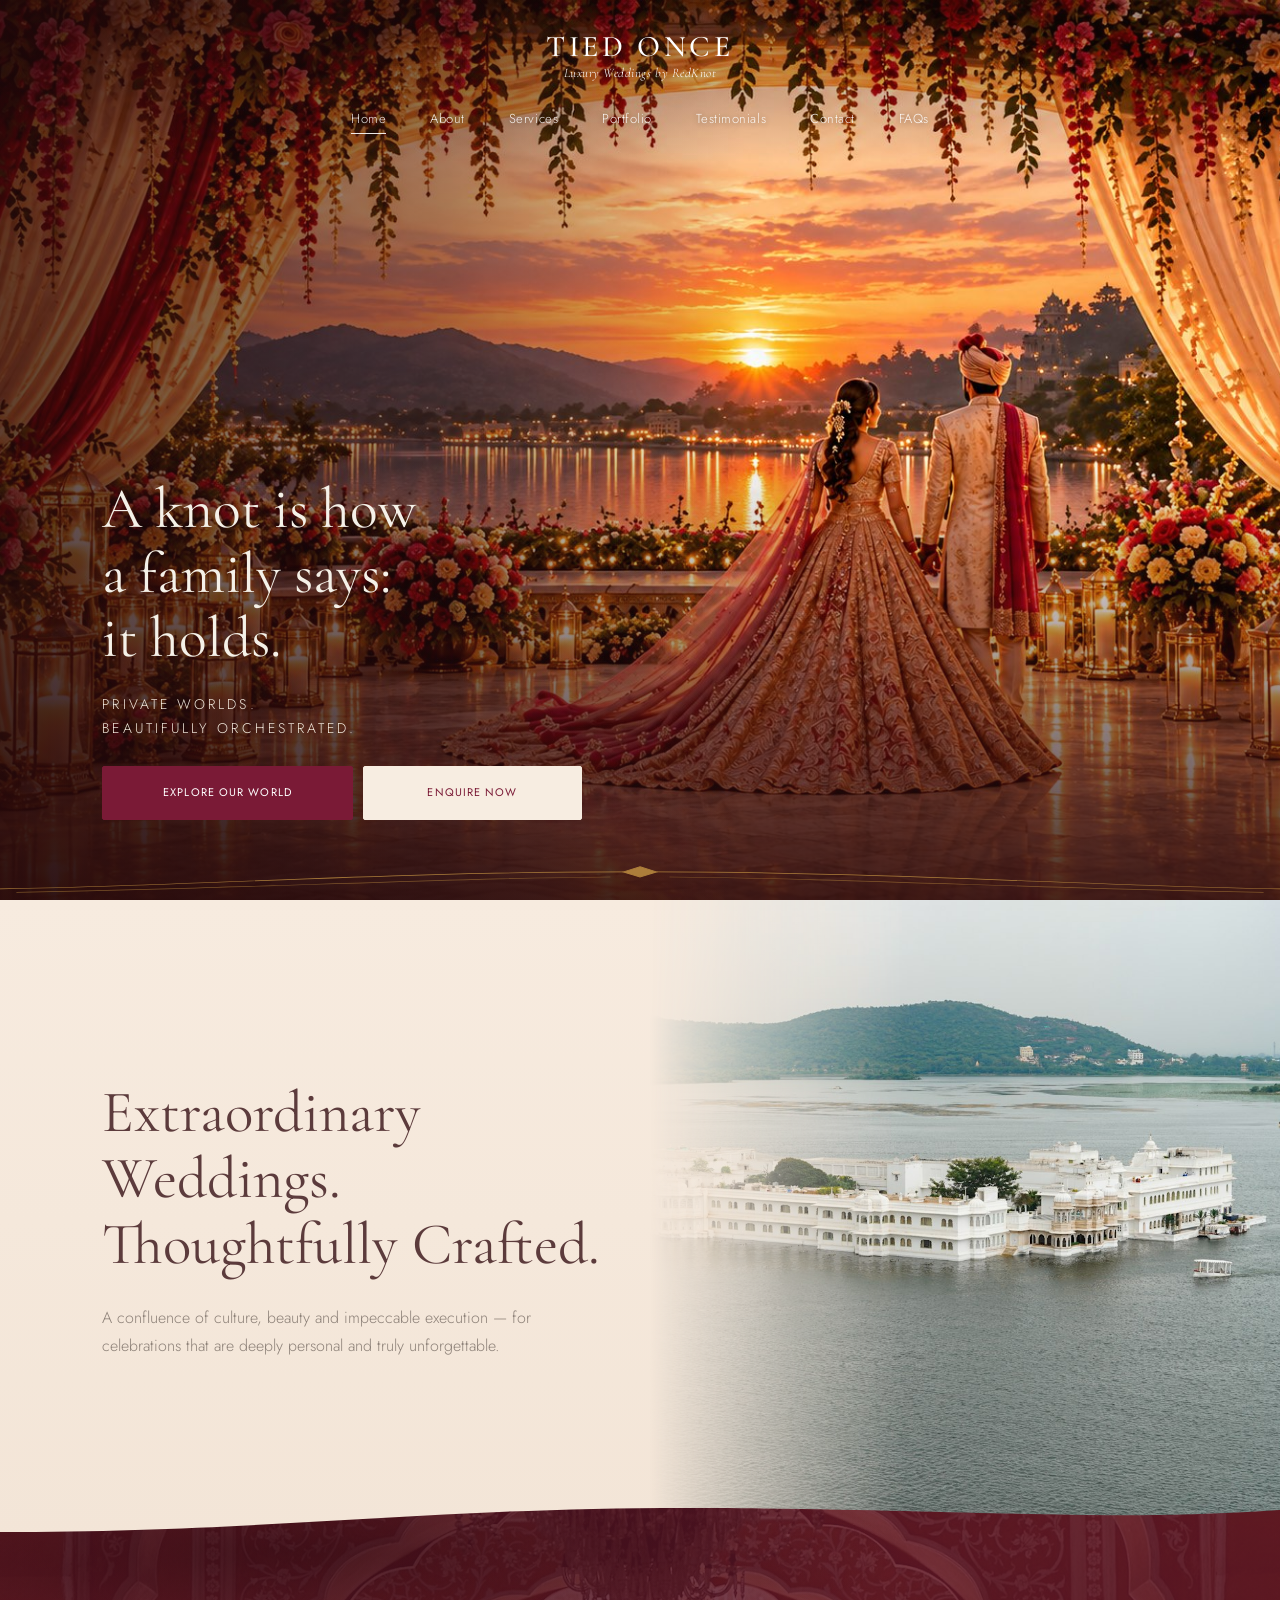
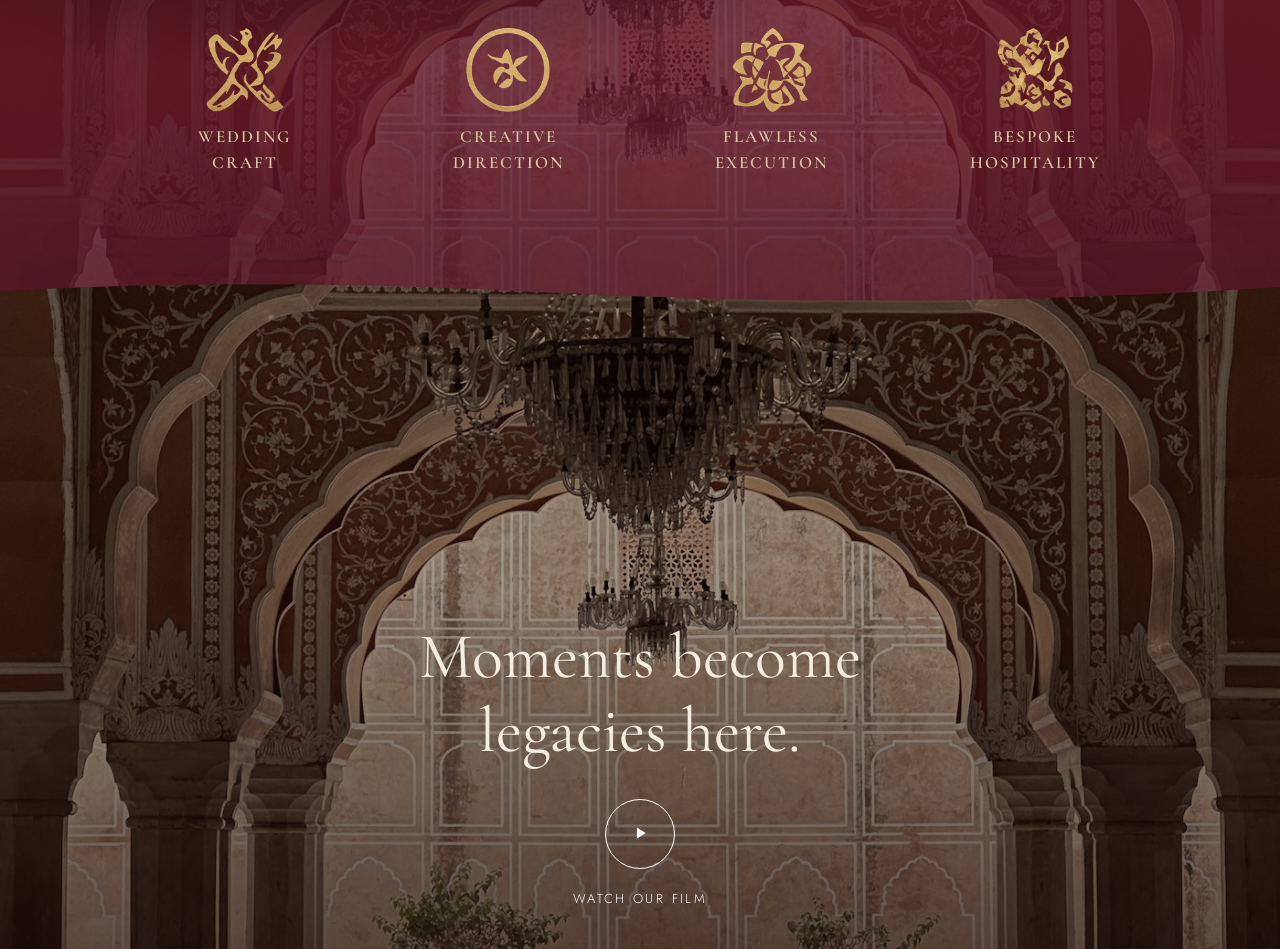
==== commit 9f1dfa98: "Home pillars: replace icons with new gold icons Co-Authored-By: Claude Sonnet 5.5 <noreply@anthropic" ====
--- a/site/index.html
+++ b/site/index.html
@@ -32,10 +32,10 @@
   <div class="intro-img"><img src="assets/img/lake.jpg" alt=""></div>
 </section>
 <section class="pillars">
-  <div class="reveal"><svg viewBox="0 0 48 48" fill="none" stroke="currentColor" stroke-width="1"><path d="M9 38c-2-4 0-8 3-11l14-14c3-3 8-3 9-1 1 2-1 6-4 9L17 35c-3 3-6 5-8 3z"/><path d="M39 38c2-4 0-8-3-11L22 13c-3-3-8-3-9-1-1 2 1 6 4 9l14 14c3 3 6 5 8 3z"/><circle cx="24" cy="25" r="2"/><path d="M13 14l5 5M35 14l-5 5" opacity=".7"/></svg><span>WEDDING<br>CRAFT</span></div>
-  <div class="reveal"><svg viewBox="0 0 48 48" fill="none" stroke="currentColor" stroke-width="1"><circle cx="24" cy="24" r="19"/><circle cx="24" cy="24" r="16" opacity=".5"/><text x="24" y="30" text-anchor="middle" font-family="Cormorant Garamond,serif" font-style="italic" font-size="17" fill="currentColor" stroke="none">RK</text></svg><span>CREATIVE<br>DIRECTION</span></div>
-  <div class="reveal"><svg viewBox="0 0 48 48" fill="none" stroke="currentColor" stroke-width="1"><g><ellipse cx="24" cy="24" rx="4.5" ry="13" transform="rotate(0 24 24)"/><ellipse cx="24" cy="24" rx="4.5" ry="13" transform="rotate(45 24 24)"/><ellipse cx="24" cy="24" rx="4.5" ry="13" transform="rotate(90 24 24)"/><ellipse cx="24" cy="24" rx="4.5" ry="13" transform="rotate(135 24 24)"/></g><circle cx="24" cy="24" r="3.2"/><circle cx="24" cy="24" r="8" opacity=".5"/><path d="M24 4v3M24 41v3M4 24h3M41 24h3" opacity=".7"/></svg><span>FLAWLESS<br>EXECUTION</span></div>
-  <div class="reveal"><svg viewBox="0 0 48 48" fill="none" stroke="currentColor" stroke-width="1"><path d="M10 40C8 28 14 16 24 8M38 40C40 28 34 16 24 8"/><path d="M12 32c4-1 6-4 6-8-4 1-6 4-6 8zM12 22c4-1 5-4 5-8-4 1-5 4-5 8zM36 32c-4-1-6-4-6-8 4 1 6 4 6 8zM36 22c-4-1-5-4-5-8 4 1 5 4 5 8zM24 8c-2 3-2 6 0 9 2-3 2-6 0-9z"/><path d="M17 41h14" opacity=".7"/></svg><span>BESPOKE<br>HOSPITALITY</span></div>
+  <div class="reveal"><img src="assets/img/ic-craft.png" alt=""><span>WEDDING<br>CRAFT</span></div>
+  <div class="reveal"><img src="assets/img/ic-creative.png" alt=""><span>CREATIVE<br>DIRECTION</span></div>
+  <div class="reveal"><img src="assets/img/ic-flawless.png" alt=""><span>FLAWLESS<br>EXECUTION</span></div>
+  <div class="reveal"><img src="assets/img/ic-hospitality.png" alt=""><span>BESPOKE<br>HOSPITALITY</span></div>
 </section>
 <section class="film"><img class="bg" src="assets/img/courtyard.jpg" alt=""><div class="shade film-shade"></div>
   <div class="film-in reveal"><h2>Moments become<br>legacies here.</h2><button class="play" aria-label="Watch our film"><svg viewBox="0 0 24 24" fill="currentColor"><path d="M9.5 7.5l7 4.5-7 4.5z"/></svg></button><span class="film-l">WATCH OUR FILM</span></div>
--- a/site/css/style.css
+++ b/site/css/style.css
@@ -808,3 +808,6 @@
 .chapter:nth-child(2) img{object-position:50% 38%}
 .chapter:nth-child(5) img{object-position:50% 62%}
 .chapter:nth-child(2) .shade,.chapter:nth-child(5) .shade{background:linear-gradient(90deg,rgba(15,5,5,.5) 0%,rgba(15,5,5,.1) 55%,rgba(15,5,5,0) 100%)}
+/* pillars: real gold icons */
+.pillars img{width:46px;height:46px;object-fit:contain;display:block}
+@media(min-width:900px){.pillars img{width:84px;height:84px}}
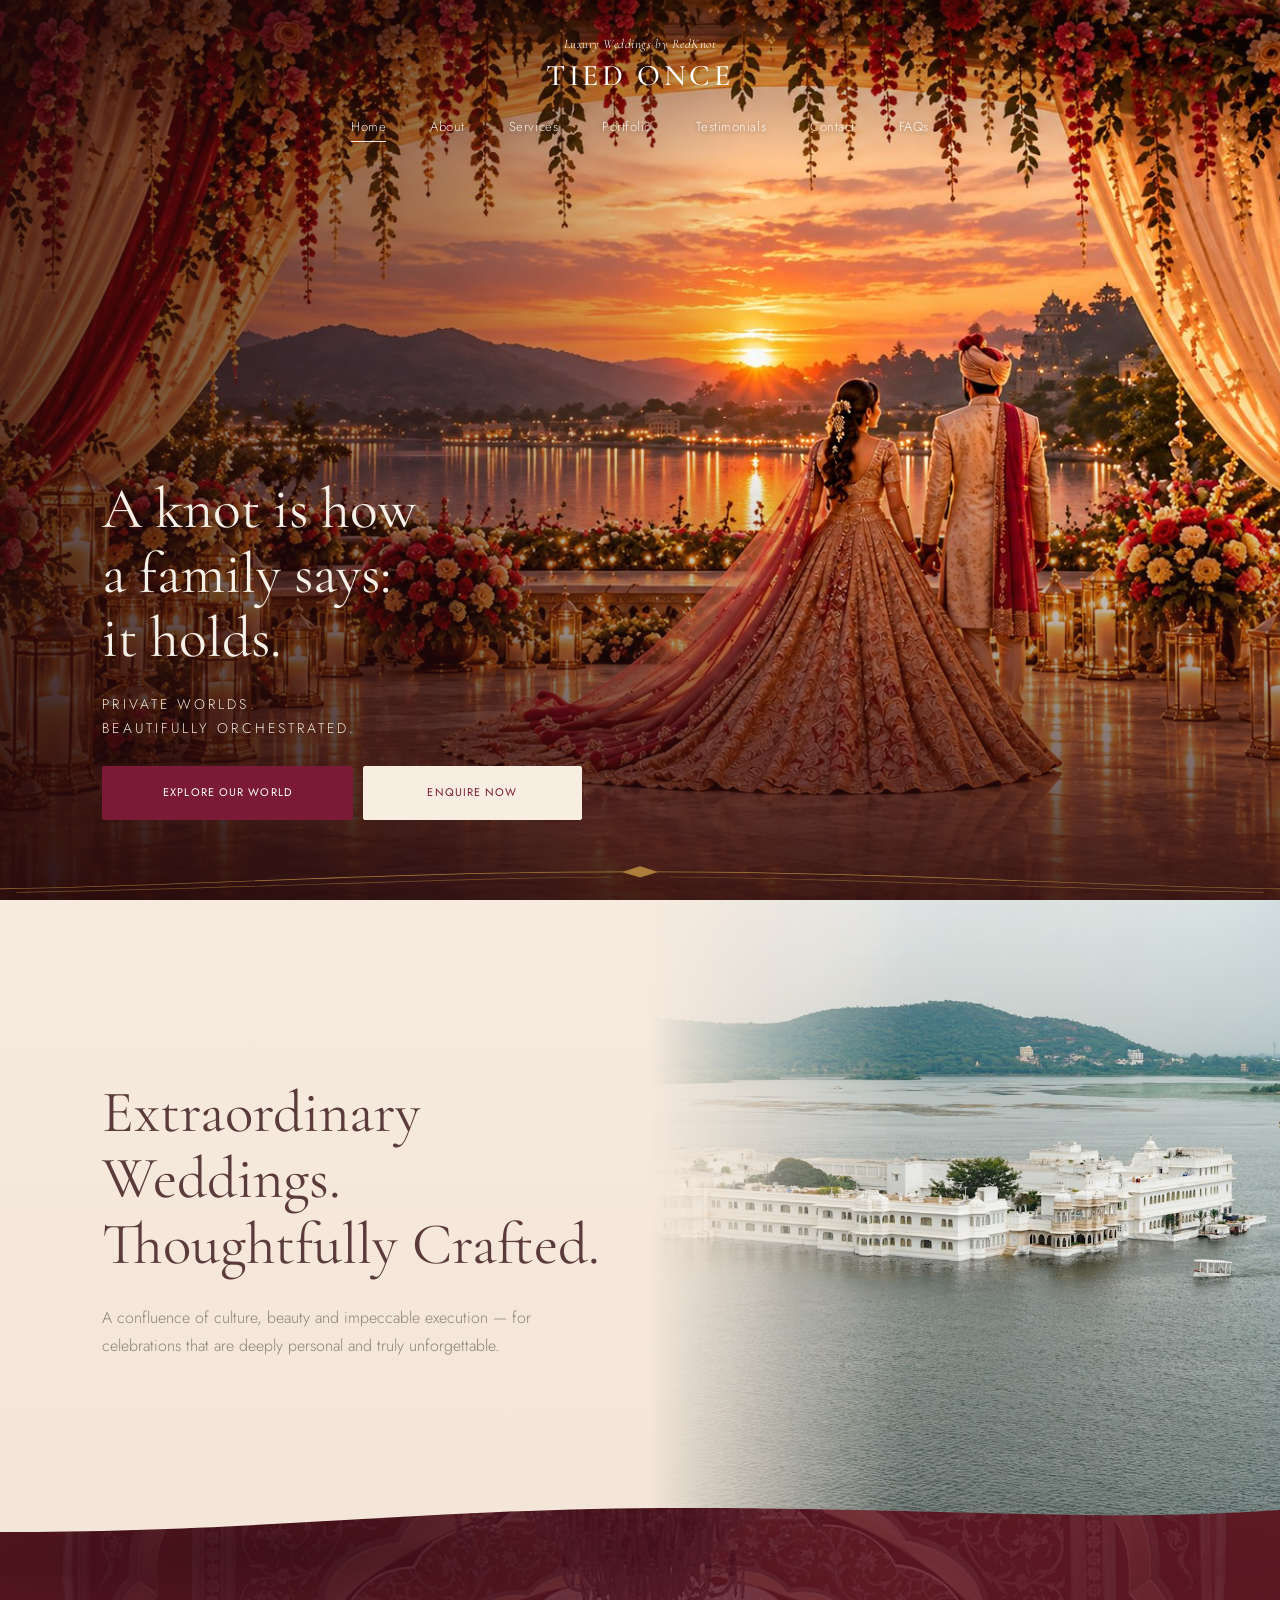
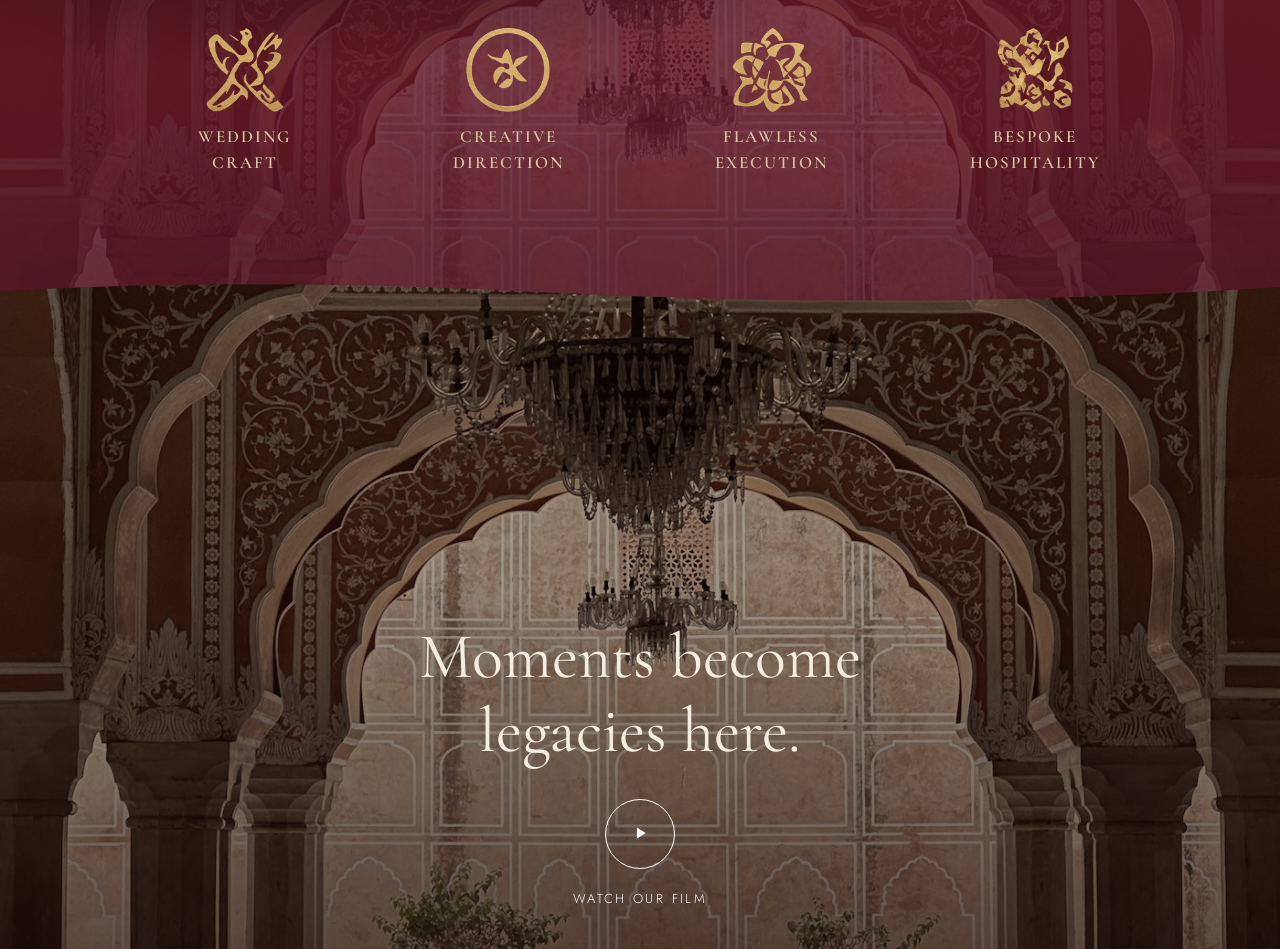
==== commit 8a8c6ff8: "Header logo: tagline above, TIED ONCE below Co-Authored-By: Claude Sonnet 5.5 <noreply@anthropic.com" ====
--- a/site/index.html
+++ b/site/index.html
@@ -11,7 +11,7 @@
 </head>
 <body class="page-index">
 <header class="site-header on-hero">
-  <a class="logo" href="index.html"><span class="logo-t">TIED ONCE</span><span class="logo-s">Luxury Weddings by RedKnot</span></a>
+  <a class="logo" href="index.html"><span class="logo-s">Luxury Weddings by RedKnot</span><span class="logo-t">TIED ONCE</span></a>
   <nav class="nav"><a href="index.html" class="active">Home</a><a href="about.html">About</a><a href="services.html">Services</a><a href="portfolio.html">Portfolio</a><a href="testimonials.html">Testimonials</a><a href="contact.html">Contact</a><a href="faqs.html">FAQs</a></nav>
 </header>
 <main>
--- a/site/css/style.css
+++ b/site/css/style.css
@@ -811,3 +811,5 @@
 /* pillars: real gold icons */
 .pillars img{width:46px;height:46px;object-fit:contain;display:block}
 @media(min-width:900px){.pillars img{width:84px;height:84px}}
+/* logo: tagline above, TIED ONCE below */
+.logo-s{margin-bottom:4px}
